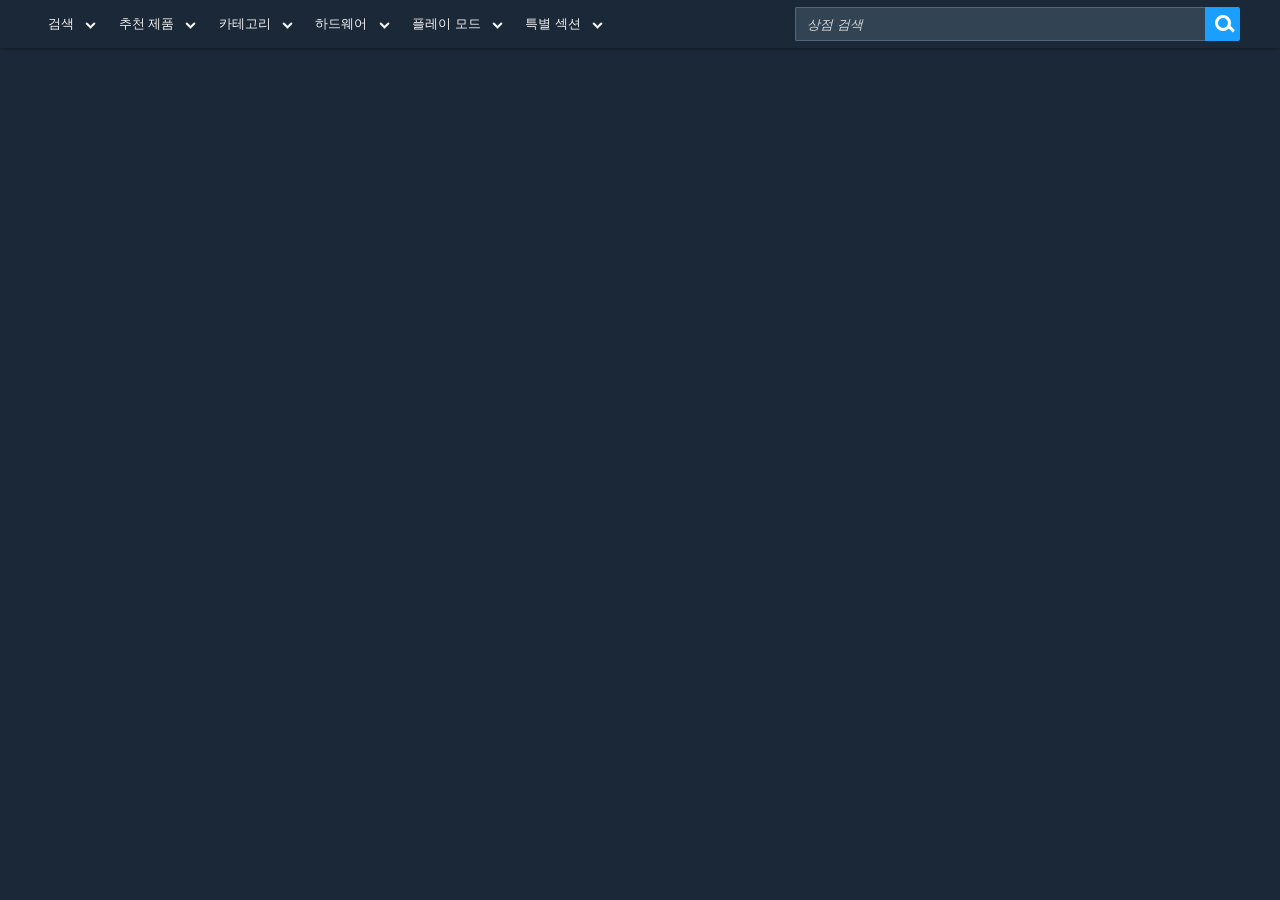
==== pages/about.html @ 1926eaea "feat : 상점, 정보탭 네비게이터바" ====
<!doctype html>
<html lang="ko">
  <head>
    <meta charset="UTF-8" />
    <meta name="viewport" content="width=device-width, initial-scale=1.0" />
    <title>Steam - 게이밍 플랫폼의 선두주자</title>
    <link rel="stylesheet" href="../css/about.css" />
  </head>
  <body>
    <div class="nav">
      <div class="nav-menu">
        <button class="nav-button">검색 <img src="../images/about/down.png" alt="" aria-hidden="true" /></button>
        <button class="nav-button">추천 제품 <img src="../images/about/down.png" alt="" aria-hidden="true" /></button>
        <button class="nav-button">카테고리 <img src="../images/about/down.png" alt="" aria-hidden="true" /></button>
        <button class="nav-button">하드웨어 <img src="../images/about/down.png" alt="" aria-hidden="true" /></button>
        <button class="nav-button">플레이 모드 <img src="../images/about/down.png" alt="" aria-hidden="true" /></button>
        <button class="nav-button">특별 섹션 <img src="../images/about/down.png" alt="" aria-hidden="true" /></button>
      </div>
      <div class="search-area">
        <input type="search" id="search-input" name="q" placeholder="상점 검색" />
        <button class="search" type="button" aria-label="Search"></button>
      </div>
    </div>
    <script src="../js/about.js" defer></script>
  </body>
</html>
---- css/about.css ----
* {
  box-sizing: border-box;
}

html,
body {
  margin: 0;
  min-width: 320px;
  background: #1b2838;
  color: #d6d7d8;
  font-family: Arial, Helvetica, sans-serif;
}

.nav {
  position: fixed;
  top: 0;
  right: 0;
  left: 0;
  z-index: 1000;
  display: flex;
  align-items: center;
  height: 48px;
  padding: 0 max(20px, calc((100% - 1200px) / 2));
  overflow: hidden;
  transform: translateY(0);
  background: #1b2838;
  box-shadow: 0 1px 4px rgb(0 0 0 / 35%);
  transition: transform 0.25s ease;
}

.nav.nav--hidden {
  transform: translateY(-100%);
}

.nav-menu {
  display: flex;
  align-items: center;
  gap: 4px;
  min-width: 0;
  flex-shrink: 0;
}

.nav-button {
  flex-shrink: 0;
  border: 0;
  padding: 10px 8px;
  background: transparent;
  color: #f1f1f1;
  font-size: 13px;
  white-space: nowrap;
  cursor: pointer;
}

.nav-button[hidden] {
  display: none;
}

.nav-button img {
  display: inline-block;
  width: 16px;
  height: 12px;
  margin-left: 5px;
  vertical-align: middle;
  object-fit: contain;
  transition: transform 0.2s ease;
}

.nav-button:hover img {
  transform: translateY(2px);
}

.search-area {
  display: flex;
  flex: 0 0 auto;
  margin-left: auto;
}

#search-input {
  flex: 0 0 auto;
  width: min(445px, 32vw);
  min-width: 150px;
  height: 34px;
  margin-left: 0;
  border: 1px solid #52677d;
  border-right: 0;
  border-radius: 2px 0 0 2px;
  padding: 0 11px;
  outline: 0;
  background: #324354;
  color: #fff;
  font-size: 13px;
  font-style: italic;
}

#search-input::placeholder {
  color: #d6d7d8;
}

#search-input:focus {
  border-color: #66c0f4;
}

.search {
  position: relative;
  flex: 0 0 auto;
  width: 35px;
  height: 34px;
  border: 0;
  border-radius: 0 2px 2px 0;
  background: #1a9fff;
  cursor: pointer;
}

.search::before {
  position: absolute;
  top: 8px;
  left: 10px;
  width: 10px;
  height: 10px;
  border: 3px solid #fff;
  border-radius: 50%;
  content: "";
}

.search::after {
  position: absolute;
  top: 20px;
  left: 22px;
  width: 8px;
  height: 3px;
  transform: rotate(45deg);
  background: #fff;
  content: "";
}

@media (max-width: 730px) {
  body > header {
    display: none;
  }

  .nav {
    top: 0;
    align-content: center;
    height: 96px;
    flex-wrap: wrap;
    padding-right: 0;
    padding-left: 12px;
  }

  .search-area {
    order: 1;
    flex-basis: 100%;
    width: 100%;
    height: 48px;
    margin-left: 0;
    align-items: center;
  }

  .nav-menu {
    order: 2;
    flex: 0 0 auto;
    height: 48px;
  }

  #search-input {
    width: 445px;
  }
}
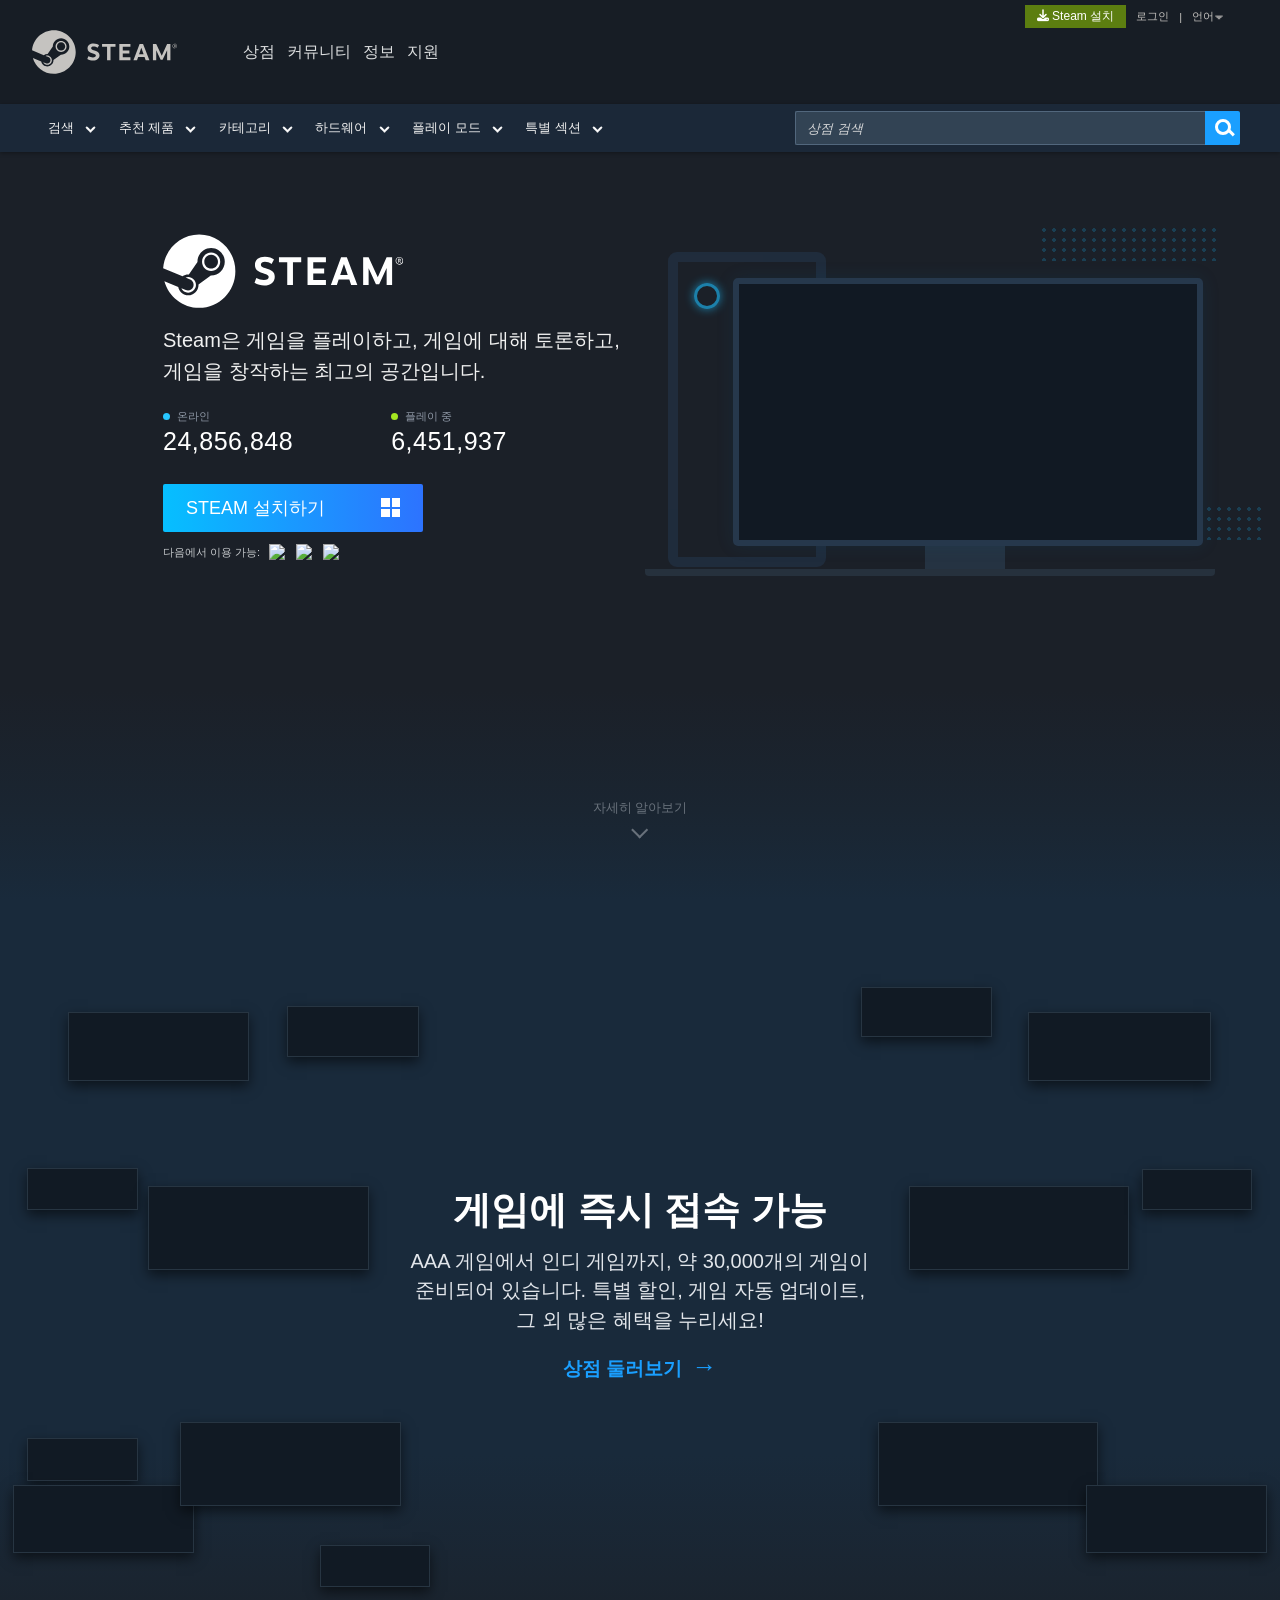
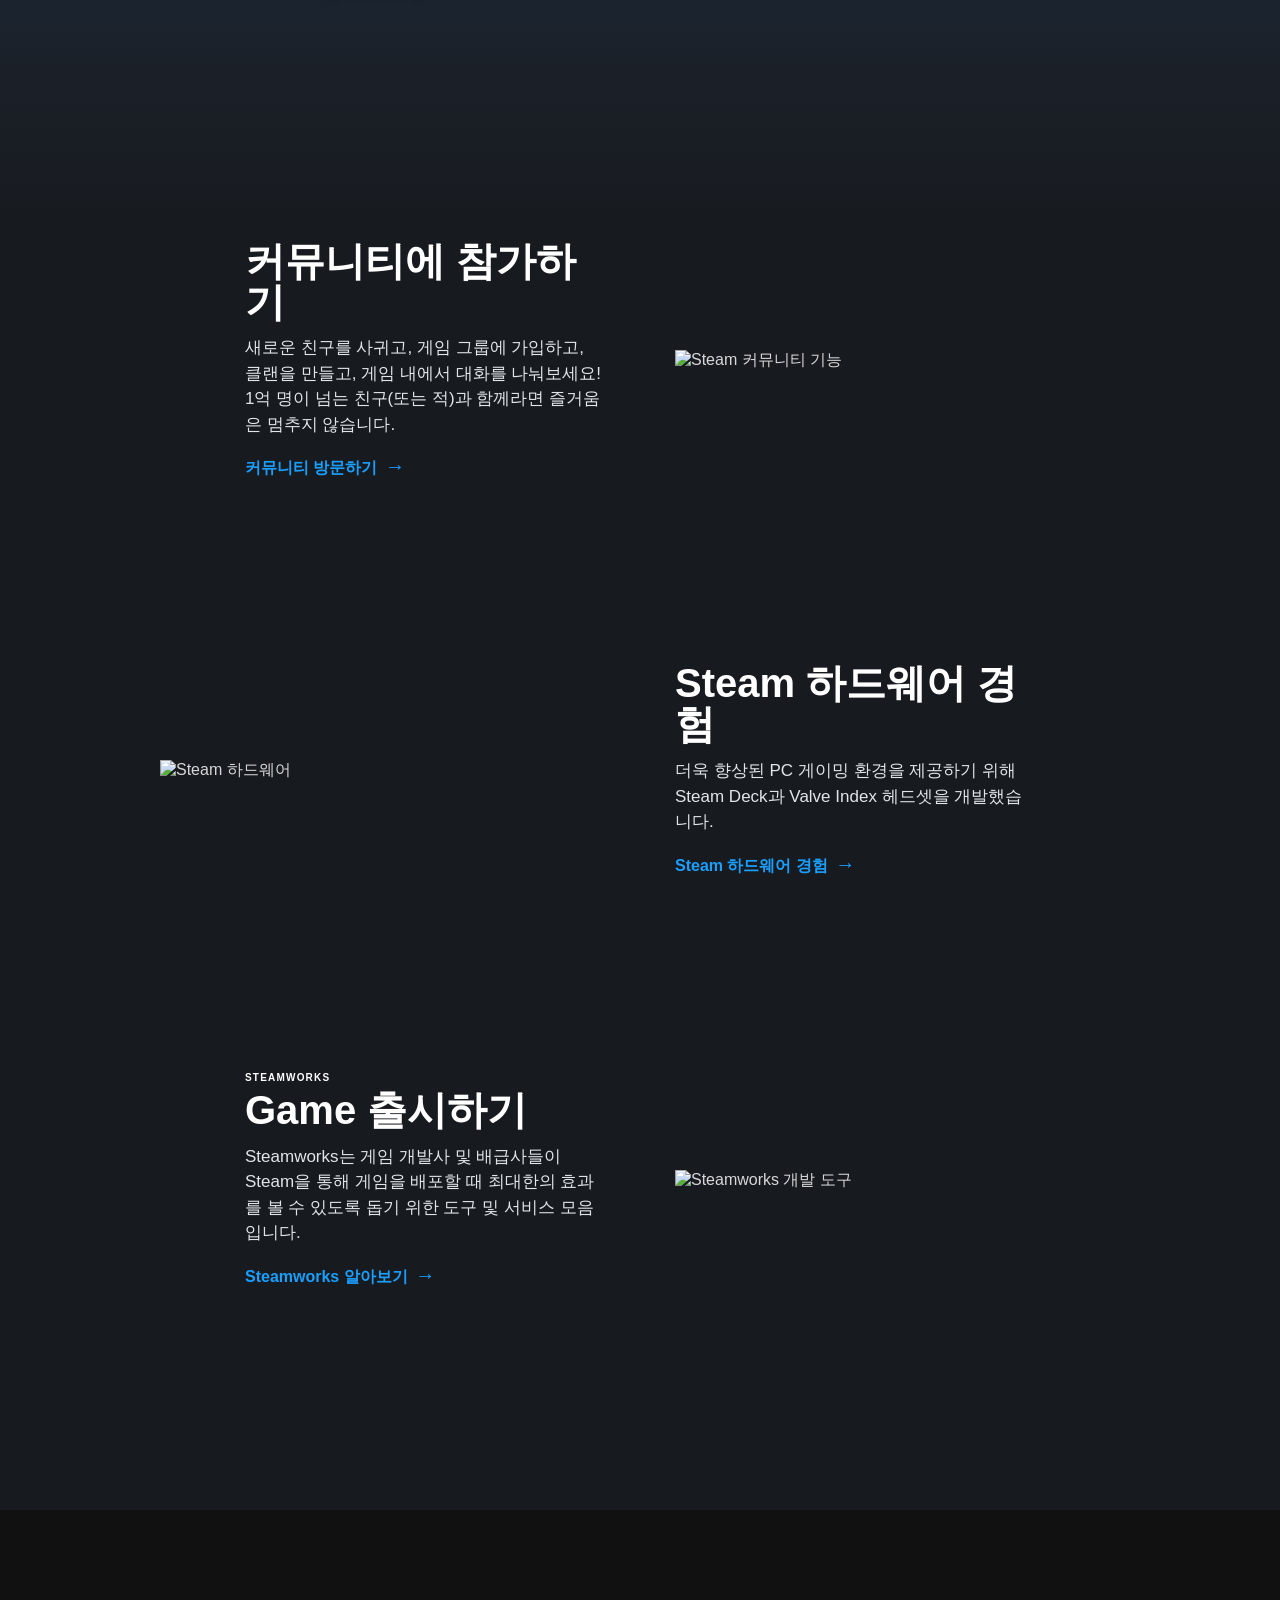
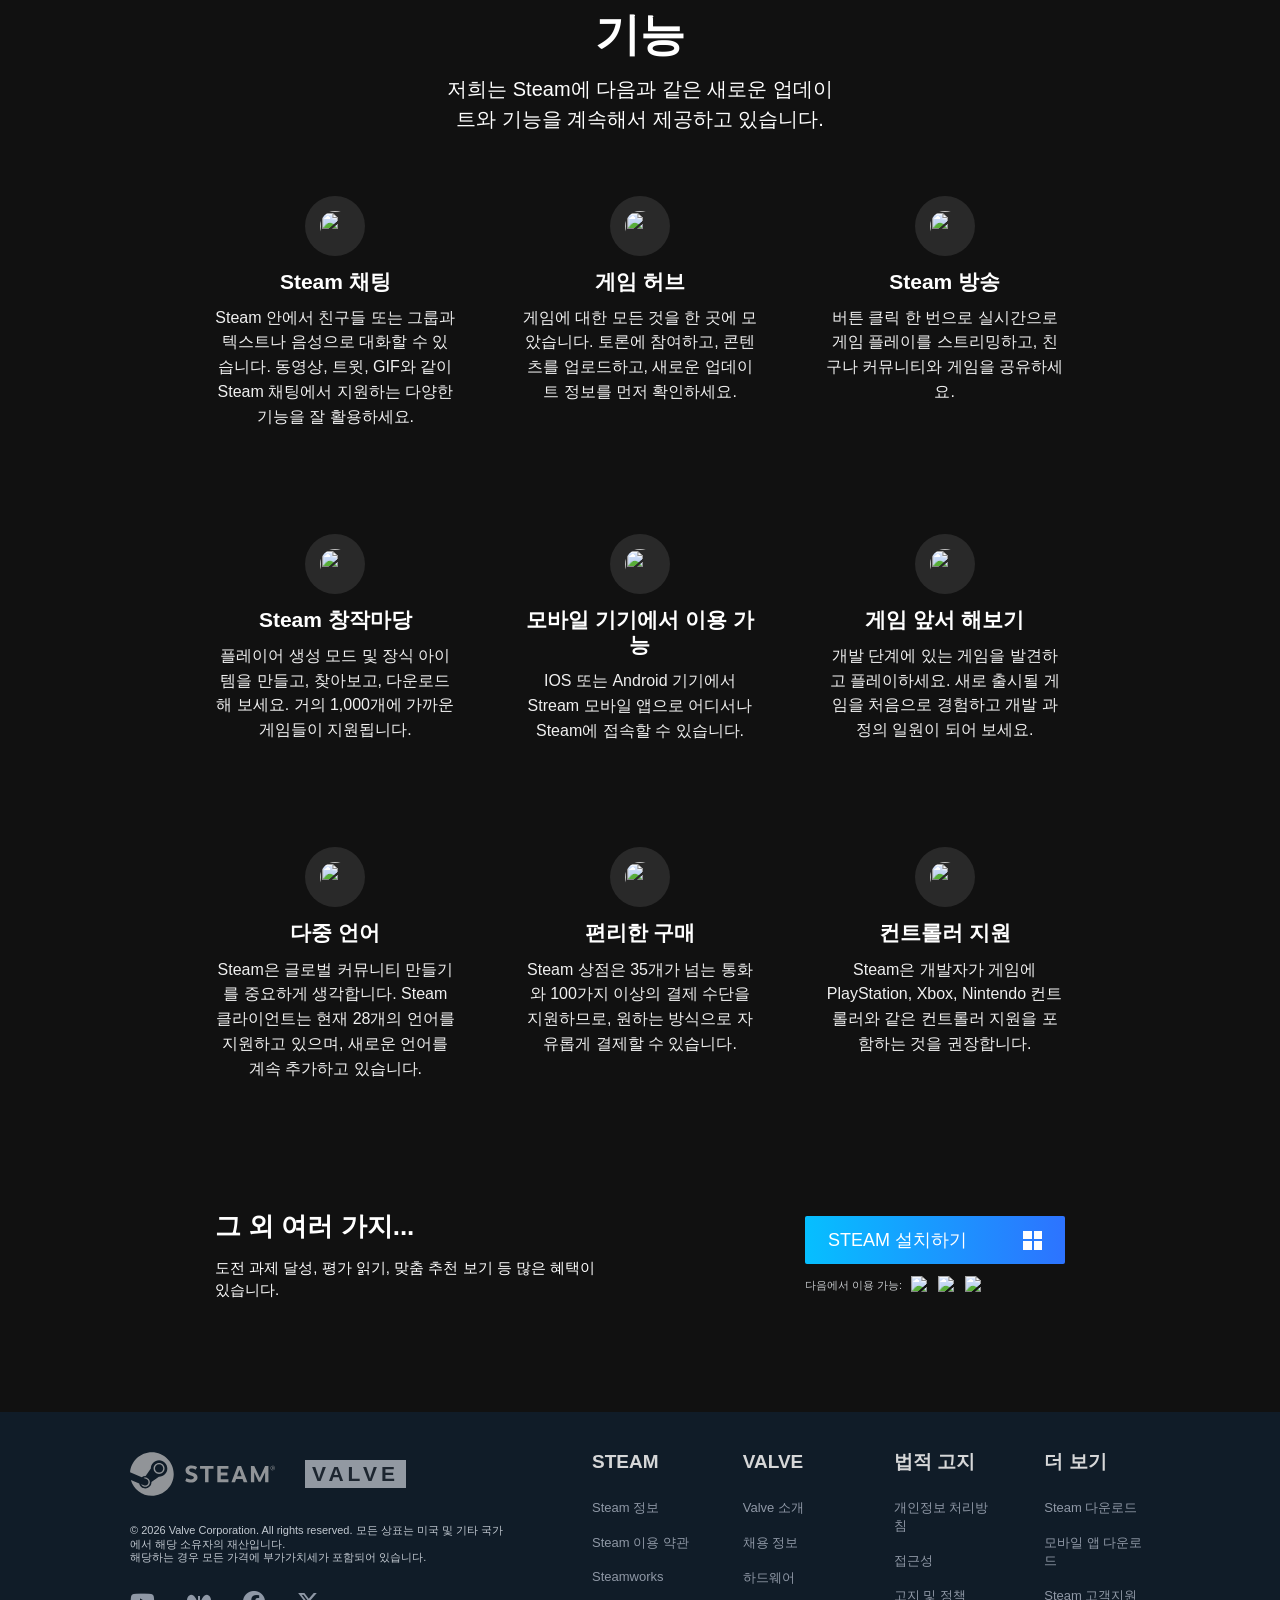
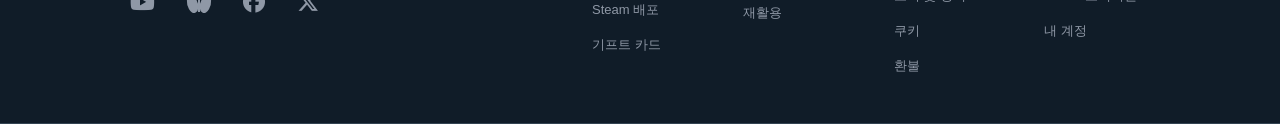
==== commit eb7b6bd5: "about.html" ====
--- a/pages/about.html
+++ b/pages/about.html
@@ -4,23 +4,496 @@
     <meta charset="UTF-8" />
     <meta name="viewport" content="width=device-width, initial-scale=1.0" />
     <title>Steam - 게이밍 플랫폼의 선두주자</title>
+    <link rel="stylesheet" href="https://cdnjs.cloudflare.com/ajax/libs/font-awesome/6.5.1/css/all.min.css" />
     <link rel="stylesheet" href="../css/about.css" />
   </head>
   <body>
+    <header>
+      <div class="hd-container">
+        <div class="hd-left">
+          <!-- head 태그에 아이콘 호출 코드 삽입 확인 -->
+          <!-- <link rel="stylesheet" href="https://cdnjs.cloudflare.com/ajax/libs/font-awesome/6.5.1/css/all.min.css"> -->
+          <button
+            class="menu-icon"
+            type="button"
+            aria-label="메뉴 열기"
+            aria-expanded="false"
+            aria-controls="header-menu-content"
+          >
+            <span></span>
+            <span></span>
+            <span></span>
+          </button>
+          <h1 class="logo">
+            <a href="index.html">
+              <img src="../images/support/logo_steam.svg" alt="로고 이미지" />
+            </a>
+          </h1>
+        </div>
+        <div class="header-menu-content" id="header-menu-content">
+          <a class="mobile-drawer-login" href="#">로그인</a>
+          <nav class="hd-menu">
+            <div class="menu-wrapper">
+              <a class="menu-main" href="index.html">상점</a>
+              <div class="menu-dropdown">
+                <a href="#">홈</a>
+                <a href="#">맞춤 대기열</a>
+                <a href="#">찜 목록</a>
+                <a href="#">포인트 상점</a>
+                <a href="#">뉴스</a>
+                <a href="#">차트</a>
+              </div>
+            </div>
+            <div class="menu-wrapper">
+              <a class="menu-community" href="community.html">커뮤니티</a>
+              <div class="menu-dropdown">
+                <a href="#">홈</a>
+                <a href="#">토론</a>
+                <a href="#">창작마당</a>
+                <a href="#">장터</a>
+                <a href="#">방송</a>
+              </div>
+            </div>
+            <a class="menu-about" href="about.html">정보</a>
+            <a class="menu-support" href="support.html">지원</a>
+          </nav>
+          <div class="hd-right">
+            <div class="hdr-container">
+            <button class="st-install-btn">
+              <!-- head 태그에 아이콘 호출 코드 삽입 확인 -->
+              <i class="fa-solid fa-download"></i>
+              Steam 설치
+            </button>
+            <a class="sign-in" href="#">로그인</a>
+            <span>&vert;</span>
+            <div class="lang-wrapper">
+              <input type="checkbox" id="lang-toggle" class="lang-checkbox" />
+              <label for="lang-toggle" class="lang-btn">
+                언어
+                <span class="lang-arrow">&#9662;</span>
+              </label>
+              <div class="lang-dropdown">
+                <a href="#">简体中文(중국어 간체)</a>
+                <a href="#">繁體中文(중국어 번체)</a>
+                <a href="#">日本語(일본어)</a>
+                <a href="#">한국어</a>
+                <a href="#">ไทย(태국어)</a>
+                <a href="#">Bahasa Indonesia(인도네시아어)</a>
+                <a href="#">Bahasa Melayu(말레이어) <span class="beta-badge">베타</span></a>
+                <a href="#">Български(불가리아어)</a>
+                <a href="#">Čeština(체코어)</a>
+                <a href="#">Dansk(덴마크어)</a>
+                <a href="#">Deutsch(독일어)</a>
+                <a href="#">English(영어)</a>
+                <a href="#">Español - España(스페인어 - 스페인)</a>
+                <a href="#">Español - Latinoamérica(스페인어 - 중남미)</a>
+                <a href="#">Ελληνικά(그리스어)</a>
+                <a href="#">Français(프랑스어)</a>
+                <a href="#">Italiano(이탈리아어)</a>
+                <a href="#">Magyar(헝가리어)</a>
+                <a href="#">Nederlands(네덜란드어)</a>
+                <a href="#">Norsk(노르웨이어)</a>
+                <a href="#">Polski(폴란드어)</a>
+                <a href="#">Português(포르투갈어 - 포르투갈)</a>
+                <a href="#">Português - Brasil(포르투갈어 - 브라질)</a>
+                <a href="#">Română(루마니아어)</a>
+                <a href="#">Русский(러시아어)</a>
+                <a href="#">Suomi(핀란드어)</a>
+                <a href="#">Svenska(스웨덴어)</a>
+                <a href="#">Türkçe(튀르키예어)</a>
+                <a href="#">Tiếng Việt(베트남어)</a>
+                <a href="#">Українська(우크라이나어)</a>
+                <a href="#" class="report-link">번역 관련 문제 보고</a>
+              </div>
+            </div>
+            </div>
+          </div>
+          <div class="mobile-drawer-links">
+            <label for="lang-toggle">언어 변경</label>
+            <a href="#">Steam 모바일 앱 다운로드</a>
+            <a href="../index.html">PC 웹사이트 보기</a>
+          </div>
+          <div class="mobile-drawer-footer">
+            <strong class="valve-wordmark">VALVE</strong>
+            <p>© Valve Corporation. 모든 권리 보유. 모든 상표는 미국 및 기타 국가에서 각각 해당 소유자의 재산입니다.</p>
+            <p>
+              <a href="#">법적 고지</a><span>|</span><a href="#">접근성</a><span>|</span><a href="#">Steam 이용 약관</a><span>|</span><a href="#">환불</a><span>|</span><a href="#">쿠키</a>
+            </p>
+          </div>
+        </div>
+      </div>
+    </header>
     <div class="nav">
       <div class="nav-menu">
-        <button class="nav-button">검색 <img src="../images/about/down.png" alt="" aria-hidden="true" /></button>
-        <button class="nav-button">추천 제품 <img src="../images/about/down.png" alt="" aria-hidden="true" /></button>
-        <button class="nav-button">카테고리 <img src="../images/about/down.png" alt="" aria-hidden="true" /></button>
-        <button class="nav-button">하드웨어 <img src="../images/about/down.png" alt="" aria-hidden="true" /></button>
-        <button class="nav-button">플레이 모드 <img src="../images/about/down.png" alt="" aria-hidden="true" /></button>
-        <button class="nav-button">특별 섹션 <img src="../images/about/down.png" alt="" aria-hidden="true" /></button>
+        <button class="nav-button" data-mega-menu="search-menu" aria-expanded="false">검색 <img src="../images/about/down.png" alt="" aria-hidden="true" /></button>
+        <button class="nav-button" data-mega-menu="recommend-menu" aria-expanded="false">추천 제품 <img src="../images/about/down.png" alt="" aria-hidden="true" /></button>
+        <button class="nav-button" data-mega-menu="category-menu" aria-expanded="false">카테고리 <img src="../images/about/down.png" alt="" aria-hidden="true" /></button>
+        <button class="nav-button" data-mega-menu="hardware-menu" aria-expanded="false">하드웨어 <img src="../images/about/down.png" alt="" aria-hidden="true" /></button>
+        <button class="nav-button" data-mega-menu="play-mode-menu" aria-expanded="false">플레이 모드 <img src="../images/about/down.png" alt="" aria-hidden="true" /></button>
+        <button class="nav-button" data-mega-menu="special-menu" aria-expanded="false">특별 섹션 <img src="../images/about/down.png" alt="" aria-hidden="true" /></button>
       </div>
       <div class="search-area">
         <input type="search" id="search-input" name="q" placeholder="상점 검색" />
         <button class="search" type="button" aria-label="Search"></button>
       </div>
+
+      <section class="mega-menu" id="search-menu">
+        <div class="mega-menu-inner search-mega-layout">
+          <div class="search-link-list">
+            <a href="#">상점 홈</a>
+            <a href="#"><strong>신규 출시 게임</strong><small>Steam에서 새로운 콘텐츠를 살펴보세요.</small></a>
+            <a href="#"><strong>출시 예정 게임</strong><small>출시 예정 게임을 살펴보세요.</small></a>
+            <a href="#"><strong>전체 차트 및 통계</strong><small>주간, 월간, 연간 인기 게임을 살펴보세요.</small></a>
+          </div>
+          <div class="search-feature-cards">
+            <a class="feature-card feature-popular" href="#"><span>최고 인기 게임</span></a>
+            <a class="feature-card feature-events" href="#"><span>할인 및 이벤트</span></a>
+          </div>
+          <div class="search-column">
+            <strong>인기 페이지</strong>
+            <a href="#">무료 플레이</a><a href="#">체험판</a><a href="#">뉴스 및 업데이트</a><a href="#">포인트 상점</a><a href="#">기프트 카드</a>
+          </div>
+          <div class="search-column">
+            <strong>내 계정</strong>
+            <a href="#">환경 설정</a><a href="#">찜 목록</a><a href="#">내 가족</a>
+          </div>
+        </div>
+      </section>
+
+      <section class="mega-menu" id="recommend-menu">
+        <div class="mega-menu-inner recommend-mega-layout">
+          <div class="popular-games">
+            <strong class="mega-heading">최고 인기 게임</strong>
+            <a class="game-row game-one" href="#"><span class="game-art"></span><b>이터널 리턴<small>무료</small></b></a>
+            <a class="game-row game-two" href="#"><span class="game-art"></span><b>귀무자 Way of the Sword<small>₩ 79,800</small></b></a>
+            <a class="game-row game-three" href="#"><span class="game-art"></span><b>붉은사막 Enhanced<small><em>-20%</em> <s>₩ 79,800</s> ₩ 63,840</small></b></a>
+          </div>
+          <a class="discovery-card" href="#">
+            <span class="calendar-icon">▦</span>
+            <strong>맞춤 캘린더</strong>
+            <p>사용자별로 맞춤 설정된 신규 출시 및 출시 예정 게임을 살펴보세요.</p>
+            <b>맞춤 캘린더 살펴보기 →</b>
+          </a>
+          <div class="recommend-links">
+            <a href="#">맞춤 대기열</a><a href="#">커뮤니티 추천</a><a href="#">신규 출시 게임 대기열</a><a href="#">인터랙티브 추천기</a><a href="#">친구가 즐기는 게임</a><a href="#">Steam 큐레이터</a><a href="#">추천 DLC</a>
+          </div>
+        </div>
+      </section>
+
+      <section class="mega-menu" id="category-menu">
+        <div class="mega-menu-inner category-mega-layout">
+          <strong class="mega-heading">선호 카테고리</strong>
+          <div class="category-cards">
+            <a class="category-card horror" href="#"><span>공포</span></a><a class="category-card early" href="#"><span>앞서 해보기</span></a><a class="category-card visual" href="#"><span>비주얼 노벨</span></a><a class="category-card casual" href="#"><span>캐주얼</span></a><a class="category-card survival" href="#"><span>생존</span></a><a class="category-card puzzle" href="#"><span>퍼즐</span></a>
+          </div>
+          <div class="tag-row"><a href="#">풍부한 스토리</a><a href="#">오픈 월드</a><a href="#">액션</a><a href="#">애니메이션</a><a href="#">RPG</a><a href="#">로그라이크</a><a href="#">공상과학 및 사이버펑크</a><a href="#">무료 플레이</a><a href="#">전략</a><a href="#">모든 스포츠</a><a href="#">격투</a><a href="#">레이싱</a><a class="all-tags" href="#">모든 태그 보기 ›</a></div>
+          <strong class="mega-heading category-all-heading">모든 장르 및 테마</strong>
+          <div class="category-columns"><div><a href="#">1인칭 슈팅</a><a href="#">3인칭 슈팅</a><a href="#">핵 앤 슬래시</a></div><div><a href="#">숨은 그림 및 물체</a><a href="#">캐주얼</a><a href="#">메트로배니아</a></div><div><a href="#">액션 RPG</a><a href="#">전략 및 전술 RPG</a><a href="#">JRPG</a></div><div><a href="#">건설 및 자동화 시뮬레이션</a><a href="#">취미 및 직업 시뮬레이션</a><a href="#">연애 시뮬레이션</a></div><div><a href="#">턴제 전략</a><a href="#">실시간 전략</a><a href="#">타워 디펜스</a></div><div><a href="#">스포츠 시뮬레이션 및 스포츠 경영</a><a href="#">레이싱</a><a href="#">레이싱 시뮬레이션</a></div><div><a href="#">공포</a><a href="#">공상과학 및 사이버펑크</a><a href="#">우주</a></div></div>
+        </div>
+      </section>
+
+      <section class="mega-menu" id="hardware-menu">
+        <div class="mega-menu-inner hardware-mega-layout">
+          <strong class="mega-heading">하드웨어</strong>
+          <div class="hardware-menu-content">
+            <div class="hardware-cards">
+              <a class="hardware-card deck-card" href="#">
+                <span class="hardware-product-art deck-art" aria-hidden="true"></span>
+                <strong>STEAM DECK</strong>
+              </a>
+              <a class="hardware-card machine-card" href="#">
+                <span class="hardware-product-art machine-art" aria-hidden="true"></span>
+                <strong>STEAM MACHINE</strong>
+              </a>
+              <a class="hardware-card frame-card" href="#">
+                <span class="hardware-product-art frame-art" aria-hidden="true"></span>
+                <strong>STEAM FRAME</strong>
+              </a>
+            </div>
+            <div class="hardware-links">
+              <a href="#">Steam Deck 도킹 스테이션</a>
+              <a href="#">Deck 완벽 호환</a>
+              <a href="#">VR 게임</a>
+              <a href="#">컨트롤러 지원</a>
+            </div>
+          </div>
+        </div>
+      </section>
+
+      <section class="mega-menu" id="play-mode-menu">
+        <div class="mega-menu-inner play-mode-layout">
+          <strong class="mega-heading">게임 플레이 모드</strong>
+          <div class="play-mode-content">
+            <div class="play-mode-cards">
+              <a href="#"><i class="fa-solid fa-mobile-screen-button"></i><strong>DECK 완벽 호환</strong></a>
+              <a href="#"><i class="fa-solid fa-display"></i><strong>REMOTE PLAY</strong></a>
+              <a href="#"><i class="fa-solid fa-vr-cardboard"></i><strong>VR 게임</strong></a>
+              <a href="#"><i class="fa-solid fa-gamepad"></i><strong>컨트롤러 지원</strong></a>
+              <a href="#"><i class="fa-solid fa-user-group"></i><strong>협동</strong></a>
+            </div>
+            <div class="play-mode-links">
+              <a href="#">로컬 지역 네트워크</a><a href="#">로컬 멀티플레이어 및 파티</a><a href="#">대규모 멀티플레이어</a><a href="#">멀티플레이어</a><a href="#">온라인 경쟁</a><a href="#">싱글 플레이어</a>
+            </div>
+          </div>
+        </div>
+      </section>
+
+      <section class="mega-menu" id="special-menu">
+        <div class="mega-menu-inner special-menu-layout">
+          <strong class="mega-heading">특별 섹션</strong>
+          <div class="special-menu-content">
+            <div class="special-cards">
+              <a href="#"><i class="fa-solid fa-compact-disc"></i><strong>체험판</strong></a>
+              <a href="#"><i class="fa-solid fa-circle-down"></i><strong>DLC</strong></a>
+              <a href="#"><i class="fa-solid fa-tag"></i><strong>할인 이벤트</strong></a>
+            </div>
+            <div class="special-links">
+              <div><a href="#">소프트웨어</a><a href="#">사운드트랙</a><a href="#">앞서 해보기</a><hr /><a href="#">PC방용</a><a href="#">macOS</a><a href="#">SteamOS + Linux</a></div>
+              <div><a href="#">Steam Next Fest</a><a href="#">Steam 어워드</a><a href="#">Steam 돌아보기</a><a href="#">Steam 실험실</a></div>
+            </div>
+          </div>
+        </div>
+      </section>
     </div>
+
+    <main class="about-main">
+      <section class="about-hero">
+        <div class="about-hero-inner">
+          <div class="hero-copy">
+            <img class="hero-steam-logo" src="../images/support/logo_steam.svg" alt="Steam" />
+            <p class="hero-description">
+              Steam은 게임을 플레이하고, 게임에 대해 토론하고,<br />
+              게임을 창작하는 최고의 공간입니다.
+            </p>
+
+            <div class="hero-stats">
+              <div class="hero-stat online-stat">
+                <span>온라인</span>
+                <strong>24,856,848</strong>
+              </div>
+              <div class="hero-stat playing-stat">
+                <span>플레이 중</span>
+                <strong>6,451,937</strong>
+              </div>
+            </div>
+
+            <a class="hero-install" href="#">
+              <span>STEAM 설치하기</span>
+              <span class="windows-mark" aria-label="Windows"><i></i><i></i><i></i><i></i></span>
+            </a>
+            <div class="hero-platforms">
+              <span>다음에서 이용 가능:</span>
+              <a href="#"><img src="https://cdn.fastly.steamstatic.com/store/about/icon-macos.svg" alt="macOS" /></a>
+              <a href="#"><img src="https://cdn.fastly.steamstatic.com/store/about/icon-steamos.svg" alt="SteamOS" /></a>
+              <a href="#"><img src="https://cdn.fastly.steamstatic.com/store/about/icon-chromeos.svg" alt="ChromeOS" /></a>
+            </div>
+          </div>
+
+          <div class="hero-visual" aria-label="Steam 게임 영상">
+            <div class="hero-device-decoration" aria-hidden="true"></div>
+            <div class="hero-video-frame">
+              <video autoplay muted loop playsinline preload="metadata">
+                <source src="https://cdn.fastly.steamstatic.com/store/about/videos/about_hero_loop_web.mp4" type="video/mp4" />
+              </video>
+            </div>
+            <div class="hero-monitor-stand" aria-hidden="true"></div>
+          </div>
+        </div>
+
+        <a class="hero-more" href="#about-details">
+          <span>자세히 알아보기</span>
+          <i aria-hidden="true"></i>
+        </a>
+      </section>
+      <section class="instant-access" id="about-details">
+        <div class="instant-game instant-game-1" aria-hidden="true"></div>
+        <div class="instant-game instant-game-2" aria-hidden="true"></div>
+        <div class="instant-game instant-game-3" aria-hidden="true"></div>
+        <div class="instant-game instant-game-4" aria-hidden="true"></div>
+        <div class="instant-game instant-game-5" aria-hidden="true"></div>
+        <div class="instant-game instant-game-6" aria-hidden="true"></div>
+        <div class="instant-game instant-game-7" aria-hidden="true"></div>
+        <div class="instant-game instant-game-8" aria-hidden="true"></div>
+        <div class="instant-game instant-game-9" aria-hidden="true"></div>
+        <div class="instant-game instant-game-10" aria-hidden="true"></div>
+        <div class="instant-game instant-game-11" aria-hidden="true"></div>
+        <div class="instant-game instant-game-12" aria-hidden="true"></div>
+        <div class="instant-game instant-game-13" aria-hidden="true"></div>
+        <div class="instant-game instant-game-14" aria-hidden="true"></div>
+
+        <div class="instant-access-copy">
+          <h2>게임에 즉시 접속 가능</h2>
+          <p>AAA 게임에서 인디 게임까지, 약 30,000개의 게임이 준비되어 있습니다. 특별 할인, 게임 자동 업데이트, 그 외 많은 혜택을 누리세요!</p>
+          <a href="../index.html">상점 둘러보기 <span>→</span></a>
+        </div>
+      </section>
+
+      <section class="about-cta-section">
+        <article class="about-cta about-cta-community">
+          <div class="about-cta-copy">
+            <h2>커뮤니티에 참가하기</h2>
+            <p>새로운 친구를 사귀고, 게임 그룹에 가입하고, 클랜을 만들고, 게임 내에서 대화를 나눠보세요! 1억 명이 넘는 친구(또는 적)과 함께라면 즐거움은 멈추지 않습니다.</p>
+            <a href="#">커뮤니티 방문하기 <span>→</span></a>
+          </div>
+          <img src="https://cdn.fastly.steamstatic.com/store/about/cta_hero_community.png" alt="Steam 커뮤니티 기능" />
+        </article>
+
+        <article class="about-cta about-cta-hardware">
+          <img src="https://cdn.fastly.steamstatic.com/store/about/cta_hero_hardware.png" alt="Steam 하드웨어" />
+          <div class="about-cta-copy">
+            <h2>Steam 하드웨어 경험</h2>
+            <p>더욱 향상된 PC 게이밍 환경을 제공하기 위해 Steam Deck과 Valve Index 헤드셋을 개발했습니다.</p>
+            <a href="#">Steam 하드웨어 경험 <span>→</span></a>
+          </div>
+        </article>
+
+        <article class="about-cta about-cta-steamworks">
+          <div class="about-cta-copy">
+            <span class="steamworks-label">STEAMWORKS</span>
+            <h2>Game 출시하기</h2>
+            <p>Steamworks는 게임 개발사 및 배급사들이 Steam을 통해 게임을 배포할 때 최대한의 효과를 볼 수 있도록 돕기 위한 도구 및 서비스 모음입니다.</p>
+            <a href="#">Steamworks 알아보기 <span>→</span></a>
+          </div>
+          <img src="https://cdn.fastly.steamstatic.com/store/about/cta_hero_steamworks.png" alt="Steamworks 개발 도구" />
+        </article>
+      </section>
+
+      <section class="steam-features">
+        <div class="steam-features-inner">
+          <div class="features-heading">
+            <h2>기능</h2>
+            <p>저희는 Steam에 다음과 같은 새로운 업데이트와 기능을 계속해서 제공하고 있습니다.</p>
+          </div>
+
+          <div class="features-grid">
+            <article class="feature-item">
+              <img class="feature-icon" src="https://cdn.fastly.steamstatic.com/store/about/icon-steamchat.svg" alt="" />
+              <h3>Steam 채팅</h3>
+              <p>Steam 안에서 친구들 또는 그룹과 텍스트나 음성으로 대화할 수 있습니다. 동영상, 트윗, GIF와 같이 Steam 채팅에서 지원하는 다양한 기능을 잘 활용하세요.</p>
+              <a href="#">자세히 알아보기 <span>→</span></a>
+            </article>
+            <article class="feature-item">
+              <img class="feature-icon" src="https://cdn.fastly.steamstatic.com/store/about/icon-gamehubs.svg" alt="" />
+              <h3>게임 허브</h3>
+              <p>게임에 대한 모든 것을 한 곳에 모았습니다. 토론에 참여하고, 콘텐츠를 업로드하고, 새로운 업데이트 정보를 먼저 확인하세요.</p>
+              <a href="#">자세히 알아보기 <span>→</span></a>
+            </article>
+            <article class="feature-item">
+              <img class="feature-icon" src="https://cdn.fastly.steamstatic.com/store/about/icon-broadcasts.svg" alt="" />
+              <h3>Steam 방송</h3>
+              <p>버튼 클릭 한 번으로 실시간으로 게임 플레이를 스트리밍하고, 친구나 커뮤니티와 게임을 공유하세요.</p>
+              <a href="#">자세히 알아보기 <span>→</span></a>
+            </article>
+            <article class="feature-item">
+              <img class="feature-icon" src="https://cdn.fastly.steamstatic.com/store/about/icon-steamworkshop.svg" alt="" />
+              <h3>Steam 창작마당</h3>
+              <p>플레이어 생성 모드 및 장식 아이템을 만들고, 찾아보고, 다운로드해 보세요. 거의 1,000개에 가까운 게임들이 지원됩니다.</p>
+              <a href="#">자세히 알아보기 <span>→</span></a>
+            </article>
+            <article class="feature-item">
+              <img class="feature-icon" src="https://cdn.fastly.steamstatic.com/store/about/icon-steammobile.svg" alt="" />
+              <h3>모바일 기기에서 이용 가능</h3>
+              <p>IOS 또는 Android 기기에서 Stream 모바일 앱으로 어디서나 Steam에 접속할 수 있습니다.</p>
+              <a href="#">자세히 알아보기 <span>→</span></a>
+            </article>
+            <article class="feature-item">
+              <img class="feature-icon" src="https://cdn.fastly.steamstatic.com/store/about/icon-earlyaccess.svg" alt="" />
+              <h3>게임 앞서 해보기</h3>
+              <p>개발 단계에 있는 게임을 발견하고 플레이하세요. 새로 출시될 게임을 처음으로 경험하고 개발 과정의 일원이 되어 보세요.</p>
+              <a href="#">자세히 알아보기 <span>→</span></a>
+            </article>
+            <article class="feature-item">
+              <img class="feature-icon" src="https://cdn.fastly.steamstatic.com/store/about/icon-languages.svg" alt="" />
+              <h3>다중 언어</h3>
+              <p>Steam은 글로벌 커뮤니티 만들기를 중요하게 생각합니다. Steam 클라이언트는 현재 28개의 언어를 지원하고 있으며, 새로운 언어를 계속 추가하고 있습니다.</p>
+              <a href="#">자세히 알아보기 <span>→</span></a>
+            </article>
+            <article class="feature-item">
+              <img class="feature-icon" src="https://cdn.fastly.steamstatic.com/store/about/icon-payment.svg" alt="" />
+              <h3>편리한 구매</h3>
+              <p>Steam 상점은 35개가 넘는 통화와 100가지 이상의 결제 수단을 지원하므로, 원하는 방식으로 자유롭게 결제할 수 있습니다.</p>
+              <a href="#">자세히 알아보기 <span>→</span></a>
+            </article>
+            <article class="feature-item">
+              <img class="feature-icon" src="https://cdn.fastly.steamstatic.com/store/about/icon-controllers.svg" alt="" />
+              <h3>컨트롤러 지원</h3>
+              <p>Steam은 개발자가 게임에 PlayStation, Xbox, Nintendo 컨트롤러와 같은 컨트롤러 지원을 포함하는 것을 권장합니다.</p>
+              <a href="#">자세히 알아보기 <span>→</span></a>
+            </article>
+          </div>
+
+          <div class="features-footer">
+            <div class="features-more">
+              <h2>그 외 여러 가지...</h2>
+              <p>도전 과제 달성, 평가 읽기, 맞춤 추천 보기 등 많은 혜택이 있습니다.</p>
+            </div>
+            <div class="features-install">
+              <a class="hero-install" href="#">
+                <span>STEAM 설치하기</span>
+                <span class="windows-mark" aria-label="Windows"><i></i><i></i><i></i><i></i></span>
+              </a>
+              <div class="hero-platforms">
+                <span>다음에서 이용 가능:</span>
+                <a href="#"><img src="https://cdn.fastly.steamstatic.com/store/about/icon-macos.svg" alt="macOS" /></a>
+                <a href="#"><img src="https://cdn.fastly.steamstatic.com/store/about/icon-steamos.svg" alt="SteamOS" /></a>
+                <a href="#"><img src="https://cdn.fastly.steamstatic.com/store/about/icon-chromeos.svg" alt="ChromeOS" /></a>
+              </div>
+            </div>
+          </div>
+        </div>
+      </section>
+    </main>
+
+    <footer class="about-footer">
+      <div class="about-footer-inner">
+        <div class="footer-brand">
+          <div class="footer-brand-logos">
+            <img src="../images/support/logo_steam.svg" alt="Steam" />
+            <strong>VALVE</strong>
+          </div>
+          <p>© 2026 Valve Corporation. All rights reserved. 모든 상표는 미국 및 기타 국가에서 해당 소유자의 재산입니다.<br />해당하는 경우 모든 가격에 부가가치세가 포함되어 있습니다.</p>
+          <div class="footer-socials">
+            <a href="#" aria-label="YouTube"><i class="fa-brands fa-youtube"></i></a>
+            <a href="#" aria-label="Bluesky"><span class="footer-butterfly-icon" aria-hidden="true"></span></a>
+            <a href="#" aria-label="Facebook"><i class="fa-brands fa-facebook"></i></a>
+            <a href="#" aria-label="X"><i class="fa-brands fa-x-twitter"></i></a>
+          </div>
+        </div>
+
+        <nav class="footer-links" aria-label="푸터 메뉴">
+          <div>
+            <h2>STEAM</h2>
+            <a href="#">Steam 정보</a>
+            <a href="#">Steam 이용 약관</a>
+            <a href="#">Steamworks</a>
+            <a href="#">Steam 배포</a>
+            <a href="#">기프트 카드</a>
+          </div>
+          <div>
+            <h2>VALVE</h2>
+            <a href="#">Valve 소개</a>
+            <a href="#">채용 정보</a>
+            <a href="#">하드웨어</a>
+            <a href="#">재활용</a>
+          </div>
+          <div>
+            <h2>법적 고지</h2>
+            <a href="#">개인정보 처리방침</a>
+            <a href="#">접근성</a>
+            <a href="#">고지 및 정책</a>
+            <a href="#">쿠키</a>
+            <a href="#">환불</a>
+          </div>
+          <div>
+            <h2>더 보기</h2>
+            <a href="#">Steam 다운로드</a>
+            <a href="#">모바일 앱 다운로드</a>
+            <a href="#">Steam 고객지원</a>
+            <a href="#">내 계정</a>
+          </div>
+        </nav>
+      </div>
+    </footer>
     <script src="../js/about.js" defer></script>
   </body>
 </html>
--- a/css/about.css
+++ b/css/about.css
@@ -11,8 +11,18 @@
   font-family: Arial, Helvetica, sans-serif;
 }
 
+html {
+  scroll-behavior: smooth;
+}
+
+@media (prefers-reduced-motion: reduce) {
+  html {
+    scroll-behavior: auto;
+  }
+}
+
 .nav {
-  position: fixed;
+  position: sticky;
   top: 0;
   right: 0;
   left: 0;
@@ -21,7 +31,7 @@
   align-items: center;
   height: 48px;
   padding: 0 max(20px, calc((100% - 1200px) / 2));
-  overflow: hidden;
+  overflow: visible;
   transform: translateY(0);
   background: #1b2838;
   box-shadow: 0 1px 4px rgb(0 0 0 / 35%);
@@ -67,6 +77,430 @@
 
 .nav-button:hover img {
   transform: translateY(2px);
+}
+
+.nav-button.mega-menu-active {
+  color: #1a9fff;
+}
+
+.nav-button.mega-menu-active::after {
+  display: block;
+  height: 3px;
+  margin-top: 5px;
+  background: #1a9fff;
+  content: "";
+}
+
+.mega-menu {
+  display: none;
+  position: absolute;
+  top: 48px;
+  right: 0;
+  left: 0;
+  min-height: 250px;
+  padding: 14px max(20px, calc((100% - 1216px) / 2)) 24px;
+  background: #182838;
+  box-shadow: 0 12px 22px rgb(0 0 0 / 30%);
+  color: #d6d7d8;
+}
+
+.mega-menu.mega-menu-open {
+  display: block;
+}
+
+.mega-menu a {
+  color: #d6d7d8;
+  text-decoration: none;
+}
+
+.mega-menu a:hover {
+  color: #fff;
+}
+
+.mega-menu-inner {
+  width: 100%;
+  max-width: 1216px;
+  margin: 0 auto;
+}
+
+.mega-heading {
+  display: block;
+  margin-bottom: 8px;
+  color: #68798a;
+  font-size: 12px;
+}
+
+.search-mega-layout {
+  display: grid;
+  grid-template-columns: 306px 454px 180px 180px;
+  gap: 20px;
+}
+
+.search-link-list {
+  padding: 8px 16px;
+  background: #213247;
+}
+
+.search-link-list a {
+  display: block;
+  padding: 9px 0;
+  border-bottom: 1px solid rgb(255 255 255 / 5%);
+  font-size: 13px;
+}
+
+.search-link-list strong,
+.search-link-list small {
+  display: block;
+}
+
+.search-link-list small {
+  margin-top: 3px;
+  color: #8f98a6;
+  font-size: 11px;
+}
+
+.search-feature-cards {
+  display: grid;
+  gap: 10px;
+}
+
+.feature-card {
+  display: grid;
+  min-height: 92px;
+  place-items: center;
+  background-size: cover;
+}
+
+.feature-popular {
+  background: #223449;
+}
+
+.feature-events {
+  background: #223449;
+}
+
+.feature-card span {
+  padding: 13px 16px;
+  background: #fff;
+  color: #17202d;
+  font-size: 14px;
+  font-weight: 700;
+}
+
+.search-column {
+  display: flex;
+  padding: 8px 10px;
+  flex-direction: column;
+  gap: 10px;
+  font-size: 13px;
+}
+
+.search-column strong {
+  margin-bottom: 5px;
+  color: #68798a;
+  font-size: 11px;
+}
+
+.recommend-mega-layout {
+  display: grid;
+  grid-template-columns: 458px 474px 240px;
+  gap: 8px;
+}
+
+.game-row {
+  display: grid;
+  height: 56px;
+  margin-bottom: 10px;
+  grid-template-columns: 148px 1fr;
+  background: #35465a;
+}
+
+.game-art {
+  display: grid;
+  overflow: hidden;
+  place-items: center;
+  background: #202d3d;
+  color: #fff;
+  font-size: 17px;
+  font-weight: 800;
+}
+
+.game-two .game-art {
+  background: #202d3d;
+}
+
+.game-three .game-art {
+  background: #202d3d;
+}
+
+.game-row b {
+  display: flex;
+  padding: 9px 10px;
+  flex-direction: column;
+  font-size: 13px;
+}
+
+.game-row small {
+  margin-top: 3px;
+  color: #ccd6e0;
+  font-size: 11px;
+}
+
+.game-row em {
+  padding: 3px 6px;
+  background: #4c6b22;
+  color: #a4d007;
+  font-style: normal;
+}
+
+.game-row s {
+  color: #73808c;
+}
+
+.discovery-card {
+  position: relative;
+  min-height: 188px;
+  padding: 32px 30px 20px 70px;
+  background: #202d3d;
+}
+
+.calendar-icon {
+  position: absolute;
+  top: 32px;
+  left: 20px;
+  font-size: 32px;
+}
+
+.discovery-card strong,
+.discovery-card p {
+  display: block;
+}
+
+.discovery-card p {
+  color: #a5adb7;
+  font-size: 12px;
+  line-height: 18px;
+}
+
+.discovery-card b {
+  display: inline-block;
+  margin-top: 10px;
+  padding: 11px 18px;
+  background: #1a9fff;
+  color: #fff;
+  font-size: 13px;
+}
+
+.recommend-links {
+  display: flex;
+  padding: 8px 12px;
+  flex-direction: column;
+  gap: 11px;
+  font-size: 13px;
+}
+
+.category-mega-layout {
+  position: relative;
+}
+
+.category-cards {
+  display: grid;
+  grid-template-columns: repeat(6, 1fr);
+  gap: 12px;
+}
+
+.category-card {
+  display: grid;
+  height: 100px;
+  place-items: center;
+  border-radius: 10px;
+  background: #202d3d;
+}
+
+.category-card.early,
+.category-card.visual,
+.category-card.casual,
+.category-card.survival,
+.category-card.puzzle {
+  background: #202d3d;
+}
+
+.category-card span {
+  padding: 8px 10px;
+  background: #fff;
+  color: #111820;
+  font-size: 14px;
+  font-weight: 700;
+}
+
+.tag-row {
+  display: flex;
+  margin: 8px 0 16px;
+  gap: 7px;
+  flex-wrap: wrap;
+}
+
+.tag-row a {
+  padding: 3px 12px;
+  border-radius: 2px;
+  background: #13527b;
+  color: #66c0f4;
+  font-size: 11px;
+}
+
+.tag-row .all-tags {
+  margin-left: auto;
+  background: transparent;
+  color: #1a9fff;
+  font-size: 13px;
+}
+
+.category-all-heading {
+  margin-bottom: 7px;
+}
+
+.category-columns {
+  display: grid;
+  grid-template-columns: repeat(7, 1fr);
+  gap: 20px;
+}
+
+.category-columns > div {
+  display: flex;
+  flex-direction: column;
+  gap: 9px;
+}
+
+.category-columns a {
+  font-size: 12px;
+}
+
+.hardware-menu-content,
+.play-mode-content,
+.special-menu-content {
+  display: grid;
+  grid-template-columns: 940px 1fr;
+  gap: 20px;
+}
+
+.hardware-cards {
+  display: grid;
+  grid-template-columns: repeat(3, 1fr);
+  gap: 10px;
+}
+
+.hardware-card {
+  display: flex;
+  height: 178px;
+  padding: 15px;
+  flex-direction: column;
+  align-items: center;
+  justify-content: flex-end;
+  border-radius: 3px;
+}
+
+.deck-card { background: linear-gradient(#ffd4d4, #ff858b); }
+.machine-card { background: linear-gradient(#dff4ff, #91d1f2); }
+.frame-card { background: linear-gradient(#efffd9, #a8d95d); }
+
+.hardware-product-art {
+  display: block;
+  width: 80%;
+  height: 105px;
+  margin-bottom: 4px;
+  background-position: center;
+  background-repeat: no-repeat;
+  background-size: contain;
+}
+
+.hardware-card > strong {
+  padding: 12px 16px;
+  border-radius: 3px;
+  background: #fff;
+  color: #0e151d;
+  font-size: 14px;
+}
+
+.hardware-links,
+.play-mode-links {
+  display: flex;
+  padding: 0 10px;
+  flex-direction: column;
+  gap: 16px;
+  font-size: 13px;
+}
+
+.play-mode-cards {
+  display: grid;
+  grid-template-columns: repeat(6, 1fr);
+  gap: 4px;
+}
+
+.play-mode-cards a,
+.special-cards a {
+  display: flex;
+  min-height: 87px;
+  align-items: center;
+  justify-content: center;
+  gap: 13px;
+  background: linear-gradient(#4ba9df, #3f79d4);
+  color: #fff;
+}
+
+.play-mode-cards a:nth-child(-n + 3) {
+  grid-column: span 2;
+}
+
+.play-mode-cards a:nth-child(n + 4) {
+  grid-column: span 3;
+}
+
+.play-mode-cards i,
+.special-cards i {
+  font-size: 34px;
+}
+
+.play-mode-cards strong,
+.special-cards strong {
+  font-size: 14px;
+}
+
+.special-menu-content {
+  grid-template-columns: 680px 1fr;
+}
+
+.special-cards {
+  display: grid;
+  grid-template-columns: 1fr 1fr;
+  gap: 4px;
+}
+
+.special-cards a:last-child {
+  grid-column: 1 / -1;
+}
+
+.special-links {
+  display: grid;
+  padding-left: 16px;
+  grid-template-columns: 1fr 1fr;
+  gap: 55px;
+}
+
+.special-links > div {
+  display: flex;
+  flex-direction: column;
+  gap: 14px;
+}
+
+.special-links a {
+  font-size: 13px;
+}
+
+.special-links hr {
+  width: 100%;
+  margin: -3px 0 0;
+  border: 0;
+  border-top: 1px solid #526171;
 }
 
 .search-area {
@@ -134,12 +568,7 @@
 }
 
 @media (max-width: 730px) {
-  body > header {
-    display: none;
-  }
-
   .nav {
-    top: 0;
     align-content: center;
     height: 96px;
     flex-wrap: wrap;
@@ -165,4 +594,1433 @@
   #search-input {
     width: 445px;
   }
-}
+
+  .mega-menu {
+    display: none !important;
+  }
+}
+
+.about-main {
+  background: #1b2028;
+}
+
+.about-hero {
+  position: relative;
+  min-height: calc(100vh - 152px);
+  margin-top: 0;
+  overflow: hidden;
+  background: linear-gradient(
+    to bottom,
+    #1b2028 0%,
+    #1b2028 72%,
+    #1a2531 88%,
+    #192a3b 100%
+  );
+}
+
+.about-hero-inner {
+  display: grid;
+  width: min(954px, calc(100% - 40px));
+  margin: 0 auto;
+  padding-top: 66px;
+  grid-template-columns: 470px 1fr;
+  gap: 42px;
+  align-items: center;
+}
+
+.hero-copy {
+  position: relative;
+  z-index: 2;
+}
+
+.hero-steam-logo {
+  display: block;
+  width: 240px;
+  height: auto;
+  margin-bottom: 17px;
+  filter: brightness(0) invert(1);
+}
+
+.hero-description {
+  margin: 0 0 22px;
+  color: #f1f1f1;
+  font-size: 20px;
+  font-weight: 300;
+  line-height: 1.55;
+}
+
+.hero-stats {
+  display: flex;
+  margin-bottom: 28px;
+  gap: 98px;
+}
+
+.hero-stat span,
+.hero-stat strong {
+  display: block;
+}
+
+.hero-stat span {
+  position: relative;
+  margin-bottom: 3px;
+  padding-left: 14px;
+  color: #8f98a6;
+  font-size: 11px;
+}
+
+.hero-stat span::before {
+  position: absolute;
+  top: 4px;
+  left: 0;
+  width: 7px;
+  height: 7px;
+  border-radius: 50%;
+  background: #27c6ff;
+  content: "";
+}
+
+.playing-stat span::before {
+  background: #a4e620;
+}
+
+.hero-stat strong {
+  color: #fff;
+  font-size: 25px;
+  font-weight: 400;
+  letter-spacing: 0.5px;
+}
+
+.hero-install {
+  display: flex;
+  width: 260px;
+  height: 48px;
+  margin-bottom: 12px;
+  align-items: center;
+  justify-content: space-between;
+  padding: 0 23px;
+  border-radius: 2px;
+  background: linear-gradient(90deg, #06bfff, #2d73ff);
+  color: #fff;
+  font-size: 18px;
+  font-weight: 500;
+  text-decoration: none;
+}
+
+.windows-mark {
+  display: grid;
+  width: 19px;
+  height: 19px;
+  grid-template-columns: 1fr 1fr;
+  gap: 2px;
+}
+
+.windows-mark i {
+  background: #fff;
+}
+
+.hero-platforms {
+  display: flex;
+  align-items: center;
+  gap: 9px;
+  color: #c6c9cc;
+  font-size: 11px;
+}
+
+.hero-platforms img {
+  display: block;
+  width: 18px;
+  height: 18px;
+  object-fit: contain;
+}
+
+.hero-platforms a {
+  display: block;
+  border-radius: 50%;
+}
+
+.hero-visual {
+  position: relative;
+  width: 568px;
+  height: 360px;
+  margin-left: -14px;
+}
+
+.hero-visual::before,
+.hero-visual::after {
+  position: absolute;
+  width: 180px;
+  height: 36px;
+  opacity: 0.28;
+  background-image: radial-gradient(circle, #168ec0 2px, transparent 2px);
+  background-size: 10px 10px;
+  content: "";
+}
+
+.hero-visual::before {
+  top: 7px;
+  right: 10px;
+}
+
+.hero-visual::after {
+  right: -35px;
+  bottom: 38px;
+}
+
+.hero-video-frame {
+  position: absolute;
+  top: 60px;
+  right: 26px;
+  z-index: 2;
+  width: 470px;
+  height: 268px;
+  border: 6px solid #26384c;
+  border-radius: 5px;
+  overflow: hidden;
+  background: #111923;
+  box-shadow: 0 0 18px rgb(20 100 145 / 12%);
+}
+
+.hero-video-frame video {
+  display: block;
+  width: 100%;
+  height: 100%;
+  object-fit: cover;
+}
+
+.hero-device-decoration {
+  position: absolute;
+  top: 34px;
+  left: 7px;
+  width: 158px;
+  height: 315px;
+  border: 10px solid #223144;
+  border-radius: 9px;
+  opacity: 0.72;
+}
+
+.hero-device-decoration::before {
+  position: absolute;
+  top: 21px;
+  left: 16px;
+  width: 20px;
+  height: 20px;
+  border: 3px solid #1da6dc;
+  border-radius: 50%;
+  box-shadow: 0 0 10px #1da6dc;
+  content: "";
+}
+
+.hero-monitor-stand {
+  position: absolute;
+  right: 14px;
+  bottom: 2px;
+  width: 570px;
+  height: 7px;
+  border-radius: 0 0 4px 4px;
+  background: #26313d;
+}
+
+.hero-monitor-stand::before {
+  position: absolute;
+  right: 210px;
+  bottom: 7px;
+  width: 80px;
+  height: 46px;
+  background: #253342;
+  content: "";
+}
+
+.hero-more {
+  position: absolute;
+  bottom: 64px;
+  left: 50%;
+  display: flex;
+  transform: translateX(-50%);
+  flex-direction: column;
+  align-items: center;
+  gap: 7px;
+  color: #68717b;
+  font-size: 13px;
+  text-decoration: none;
+}
+
+.hero-more i {
+  width: 12px;
+  height: 12px;
+  border-right: 2px solid #68717b;
+  border-bottom: 2px solid #68717b;
+  transform: rotate(45deg);
+}
+
+.instant-access {
+  position: relative;
+  min-height: 770px;
+  overflow: hidden;
+  background: linear-gradient(
+    to bottom,
+    #192a3b 0%,
+    #192a3b 72%,
+    #1a2531 88%,
+    #1b2028 100%
+  );
+}
+
+.instant-access-copy {
+  position: absolute;
+  top: 50%;
+  left: 50%;
+  z-index: 2;
+  width: min(470px, calc(100% - 40px));
+  transform: translate(-50%, -50%);
+  text-align: center;
+}
+
+.instant-access-copy h2 {
+  margin: 0 0 13px;
+  color: #fff;
+  font-size: 38px;
+  font-weight: 700;
+  line-height: 1.2;
+}
+
+.instant-access-copy p {
+  margin: 0 auto 17px;
+  color: #e2e6eb;
+  font-size: 20px;
+  line-height: 1.48;
+}
+
+.instant-access-copy a {
+  color: #1a9fff;
+  font-size: 19px;
+  font-weight: 700;
+  text-decoration: none;
+}
+
+.instant-access-copy a:hover {
+  color: #66c0f4;
+}
+
+.instant-access-copy a span {
+  padding-left: 4px;
+  font-size: 25px;
+}
+
+.instant-game {
+  position: absolute;
+  border: 1px solid rgb(106 132 154 / 25%);
+  background-color: #111a24;
+  background-position: center;
+  background-size: cover;
+  box-shadow: 0 5px 12px rgb(0 0 0 / 55%);
+}
+
+.instant-game-1 { top: 112px; left: 5.3%; width: 181px; height: 69px; }
+.instant-game-2 { top: 106px; left: 22.4%; width: 132px; height: 51px; }
+.instant-game-3 { top: 87px; right: 22.5%; width: 131px; height: 50px; }
+.instant-game-4 { top: 112px; right: 5.4%; width: 183px; height: 69px; }
+.instant-game-5 { top: 268px; left: 2.1%; width: 111px; height: 42px; }
+.instant-game-6 { top: 286px; left: 11.6%; width: 221px; height: 84px; }
+.instant-game-7 { top: 286px; right: 11.8%; width: 220px; height: 84px; }
+.instant-game-8 { top: 269px; right: 2.2%; width: 110px; height: 41px; }
+.instant-game-9 { bottom: 189px; left: 2.1%; width: 111px; height: 43px; }
+.instant-game-10 { bottom: 117px; left: 1%; width: 181px; height: 68px; }
+.instant-game-11 { bottom: 164px; left: 14.1%; width: 221px; height: 84px; }
+.instant-game-12 { bottom: 83px; left: 25%; width: 110px; height: 42px; }
+.instant-game-13 { bottom: 164px; right: 14.2%; width: 220px; height: 84px; }
+.instant-game-14 { bottom: 117px; right: 1%; width: 181px; height: 68px; }
+
+.about-cta-section {
+  padding: 95px 20px 135px;
+  background: linear-gradient(to bottom, #1b2028 0, #171b20 150px, #171b20 100%);
+}
+
+.about-cta {
+  display: grid;
+  width: min(960px, 100%);
+  min-height: 390px;
+  margin: 0 auto 20px;
+  grid-template-columns: 1fr 1fr;
+  gap: 70px;
+  align-items: center;
+}
+
+.about-cta:last-child {
+  margin-bottom: 0;
+}
+
+.about-cta-copy {
+  width: 100%;
+  max-width: 360px;
+}
+
+.about-cta-community .about-cta-copy,
+.about-cta-steamworks .about-cta-copy {
+  justify-self: end;
+}
+
+.about-cta-hardware .about-cta-copy {
+  justify-self: start;
+}
+
+.about-cta h2 {
+  margin: 0 0 13px;
+  color: #fff;
+  font-size: 40px;
+  font-weight: 700;
+  line-height: 1.02;
+}
+
+.about-cta p {
+  margin: 0 0 18px;
+  color: #e1e5e9;
+  font-size: 17px;
+  line-height: 1.5;
+}
+
+.about-cta a {
+  color: #1a9fff;
+  font-size: 16px;
+  font-weight: 700;
+  text-decoration: none;
+}
+
+.about-cta a:hover {
+  color: #66c0f4;
+}
+
+.about-cta a span {
+  display: inline-block;
+  padding-left: 3px;
+  font-size: 20px;
+  transition: transform 0.2s ease;
+}
+
+.about-cta a:hover span {
+  transform: translateX(5px);
+}
+
+.about-cta > img {
+  display: block;
+  width: 100%;
+  max-width: 470px;
+  height: auto;
+  object-fit: contain;
+}
+
+.about-cta-community > img,
+.about-cta-steamworks > img {
+  justify-self: start;
+}
+
+.about-cta-hardware > img {
+  justify-self: end;
+}
+
+.steamworks-label {
+  display: block;
+  margin-bottom: 7px;
+  color: #fff;
+  font-size: 10px;
+  font-weight: 700;
+  letter-spacing: 1.2px;
+}
+
+.steam-features {
+  padding: 100px 20px 110px;
+  background: #111;
+  color: #fff;
+}
+
+.steam-features-inner {
+  width: min(850px, 100%);
+  margin: 0 auto;
+}
+
+.features-heading {
+  height: auto;
+  margin: 0 auto 62px;
+  padding: 0;
+  background: transparent;
+  display: block;
+  text-align: center;
+}
+
+.features-heading h2 {
+  margin: 0 0 14px;
+  font-size: 45px;
+  line-height: 1.1;
+}
+
+.features-heading p {
+  width: min(390px, 100%);
+  margin: 0 auto;
+  font-size: 20px;
+  line-height: 1.5;
+}
+
+.features-grid {
+  display: grid;
+  grid-template-columns: repeat(3, 1fr);
+  column-gap: 64px;
+  row-gap: 72px;
+}
+
+.feature-item {
+  position: relative;
+  margin: -18px;
+  padding: 18px;
+  border-radius: 22px;
+  text-align: center;
+  transition: background-color 0.2s ease, transform 0.2s ease;
+}
+
+.feature-item:hover,
+.feature-item:focus-within {
+  background: #1d2228;
+}
+
+.feature-icon {
+  display: block;
+  width: 60px;
+  height: 60px;
+  margin: 0 auto 13px;
+  padding: 15px;
+  border-radius: 50%;
+  background: #292929;
+  object-fit: contain;
+  transition: background-color 0.2s ease, transform 0.2s ease;
+}
+
+.feature-item:hover .feature-icon,
+.feature-item:focus-within .feature-icon {
+  background-color: #1a9fff;
+}
+
+.feature-item h3 {
+  margin: 0 0 12px;
+  font-size: 21px;
+  line-height: 1.2;
+}
+
+.feature-item p {
+  margin: 0;
+  color: #f0f0f0;
+  font-size: 16px;
+  line-height: 1.55;
+}
+
+.feature-item > a {
+  display: inline-block;
+  margin-top: 14px;
+  transform: translateY(5px);
+  color: #1a9fff;
+  font-size: 13px;
+  font-weight: 700;
+  text-decoration: none;
+  opacity: 0;
+  pointer-events: none;
+  transition: opacity 0.2s ease, transform 0.2s ease;
+}
+
+.feature-item:hover > a,
+.feature-item:focus-within > a {
+  transform: translateY(0);
+  opacity: 1;
+  pointer-events: auto;
+}
+
+.features-footer {
+  display: grid;
+  margin-top: 95px;
+  grid-template-columns: 1fr 260px;
+  gap: 100px;
+  align-items: center;
+}
+
+.features-more h2 {
+  margin: 0 0 13px;
+  font-size: 26px;
+}
+
+.features-more p {
+  max-width: 390px;
+  margin: 0;
+  font-size: 15px;
+  line-height: 1.5;
+}
+
+.features-install .hero-install {
+  margin-bottom: 12px;
+}
+
+.features-install .hero-platforms {
+  justify-content: flex-start;
+}
+
+.about-footer {
+  padding: 40px 20px 48px;
+  border-bottom: 1px solid #334352;
+  background: #101c28;
+  color: #8f98a6;
+}
+
+.about-footer-inner {
+  display: grid;
+  width: min(1020px, 100%);
+  margin: 0 auto;
+  grid-template-columns: 380px 1fr;
+  gap: 82px;
+}
+
+.footer-brand-logos {
+  display: flex;
+  margin-bottom: 28px;
+  align-items: center;
+  gap: 30px;
+}
+
+.footer-brand-logos img {
+  width: 145px;
+  filter: grayscale(1);
+  opacity: 0.72;
+}
+
+.footer-brand-logos strong {
+  display: inline-block;
+  padding: 1px 7px;
+  background: #9299a2;
+  color: #1d2630;
+  font-size: 21px;
+  line-height: 26px;
+  letter-spacing: 4px;
+}
+
+.footer-brand > p {
+  margin: 0 0 25px;
+  color: #c2c9d1;
+  font-size: 11px;
+  line-height: 1.25;
+}
+
+.footer-socials {
+  display: flex;
+  gap: 32px;
+}
+
+.footer-socials a {
+  color: #8f98a6;
+  font-size: 22px;
+  text-decoration: none;
+  transition: color 0.2s ease;
+}
+
+.footer-socials a:hover {
+  color: #fff;
+}
+
+.footer-butterfly-icon {
+  position: relative;
+  display: inline-block;
+  width: 24px;
+  height: 21px;
+  background: linear-gradient(currentColor, currentColor) center / 2px 16px no-repeat;
+  vertical-align: middle;
+}
+
+.footer-butterfly-icon::before,
+.footer-butterfly-icon::after {
+  position: absolute;
+  top: 1px;
+  width: 11px;
+  height: 18px;
+  background: currentColor;
+  content: "";
+}
+
+.footer-butterfly-icon::before {
+  left: 0;
+  border-radius: 75% 35% 70% 40%;
+  transform: rotate(-28deg);
+}
+
+.footer-butterfly-icon::after {
+  right: 0;
+  border-radius: 35% 75% 40% 70%;
+  transform: rotate(28deg);
+}
+
+.footer-links {
+  display: grid;
+  grid-template-columns: repeat(4, 1fr);
+  gap: 45px;
+}
+
+.footer-links > div {
+  display: flex;
+  flex-direction: column;
+  align-items: flex-start;
+}
+
+.footer-links h2 {
+  margin: 0 0 28px;
+  color: #d6d7d8;
+  font-size: 19px;
+  line-height: 1;
+}
+
+.footer-links a {
+  margin-bottom: 17px;
+  color: #8f98a6;
+  font-size: 13px;
+  text-decoration: none;
+}
+
+.footer-links a:last-child {
+  margin-bottom: 0;
+}
+
+.footer-links a:hover {
+  color: #fff;
+}
+
+@media (max-width: 1050px) {
+  .about-hero-inner {
+    grid-template-columns: minmax(360px, 470px) minmax(390px, 1fr);
+    gap: 15px;
+  }
+
+  .hero-visual {
+    transform: scale(0.82);
+    transform-origin: left center;
+  }
+}
+:root {
+  --st-header-bg: #171d25;
+  --st-logo-react: #ffffff;
+  --st-nav-bg: #272a33;
+  --st-header-gray: #c5c3c0;
+  --st-gray-text: #969696;
+  --st-lang-opt: #3d4450;
+  --st-lang-opt-hover: #dcdedf;
+  --st-blue: #1a9fff;
+  --st-green-btn: #5c7e10;
+  --st-green-btn-hover: #6c9018;
+  --st-lightgreen: #a1cd44;
+  --st-blue-text: #5eafde;
+  --st-skyblue-btn: #66c0f4;
+}
+* {
+  margin: 0;
+  padding: 0;
+  box-sizing: border-box;
+}
+header {
+  font-family: "Motiva Sans", sans-serif;
+  height: 104px;
+  background-color: var(--st-header-bg);
+  display: flex;
+  justify-content: center;
+  padding: 5px max(5px, calc((100% - 1216px) / 2));
+}
+header a {
+  text-decoration: none;
+}
+
+.hd-container {
+  display: flex;
+  justify-content: space-between;
+  width: 100%;
+}
+.hd-left {
+  display: flex;
+  align-items: center;
+  gap: 60px;
+}
+.header-menu-content {
+  display: flex;
+  flex: 1;
+  align-items: center;
+  justify-content: space-between;
+  margin-left: 60px;
+}
+.mobile-drawer-login,
+.mobile-drawer-links,
+.mobile-drawer-footer {
+  display: none;
+}
+.menu-icon {
+  display: none;
+}
+.logo img {
+  display: block;
+  width: 144.5px;
+}
+.hd-menu {
+  display: flex;
+  align-items: center;
+}
+
+/* 메뉴 드롭다운 */
+.menu-wrapper {
+  position: relative;
+  display: inline-block;
+  padding-bottom: 15px;
+  margin-bottom: -15px;
+}
+.hd-menu .menu-main {
+  display: inline-block;
+}
+.hd-menu a {
+  padding: 0 6px;
+  position: relative;
+  color: var(--st-lang-opt-hover);
+  font-weight: 500;
+
+  transition: color 0.2s ease;
+}
+.hd-menu a::after {
+  content: "";
+  position: absolute;
+  bottom: -3px;
+  left: 6px;
+  right: 6px;
+  height: 3px;
+  background-color: transparent;
+  border-radius: 99px;
+}
+
+/* 활성화 메뉴 외 다른 메뉴 hover */
+.hd-menu a:hover {
+  color: var(--st-logo-react);
+}
+
+.menu-dropdown {
+  display: none;
+  position: absolute;
+  top: 25px;
+  left: 0;
+
+  width: 97px;
+  background-color: var(--st-lang-opt);
+  box-shadow: 0 5px 15px rgba(0, 0, 0, 0.6);
+  z-index: 1200;
+}
+.menu-dropdown a {
+  display: block;
+  padding: 8px 15px;
+  color: var(--st-lang-opt-hover);
+  font-size: 12px;
+  text-decoration: none;
+  white-space: nowrap;
+}
+.menu-dropdown a:hover {
+  background-color: var(--st-lang-opt-hover);
+  color: var(--st-lang-opt);
+}
+.menu-wrapper:hover .menu-dropdown {
+  display: block;
+}
+
+.hdr-container {
+  display: flex;
+  gap: 10px;
+  align-items: center;
+
+  color: var(--st-header-gray);
+  font-size: 11px;
+}
+.hd-right {
+  margin: 0 24px auto 0;
+}
+.st-install-btn {
+  border: none;
+  padding: 3px 12px;
+  background-color: var(--st-green-btn);
+
+  text-align: center;
+  color: var(--st-logo-react);
+  font-size: 12px;
+  cursor: pointer;
+}
+.sign-in {
+  color: var(--st-header-gray);
+  font-size: 11px;
+  transition: color 0.2s ease;
+}
+.sign-in:hover {
+  color: var(--st-logo-react);
+}
+
+/* 언어 드롭다운 */
+.lang-wrapper {
+  position: relative;
+  display: inline-block;
+}
+.lang-checkbox {
+  display: none !important;
+}
+.lang-btn {
+  border: none;
+  background-color: transparent;
+
+  color: var(--st-header-gray);
+  font-size: 11px;
+
+  display: inline-flex;
+  align-items: center;
+  cursor: pointer;
+
+  user-select: none;
+  white-space: nowrap;
+
+  transition: color 0.2s ease;
+}
+.lang-btn:hover {
+  color: var(--st-logo-react);
+}
+.lang-dropdown {
+  display: none;
+  position: absolute;
+  top: 22px;
+  right: 0;
+
+  width: 257px;
+  height: auto;
+  overflow: visible;
+
+  background-color: var(--st-lang-opt);
+  box-shadow: 0 5px 15px rgba(0, 0, 0, 0.6);
+  z-index: 1200;
+}
+.lang-dropdown a {
+  display: flex;
+  justify-content: start;
+  align-items: center;
+
+  padding: 6px 12px;
+
+  color: var(--st-lang-opt-hover);
+  font-size: 12px;
+  font-weight: 500;
+  text-decoration: none;
+  white-space: nowrap;
+}
+.lang-dropdown a:hover {
+  background-color: var(--st-lang-opt-hover);
+  color: var(--st-lang-opt);
+}
+.beta-badge {
+  background-color: #ffa500;
+  color: var(--st-header-bg);
+  font-size: 12px;
+  margin-left: 12px;
+  font-weight: 800;
+  text-align: center;
+  letter-spacing: 1px;
+  padding: 3px 9px;
+  border-radius: 3px;
+}
+.lang-dropdown .report-link:hover {
+  background-color: var(--st-nav-bg);
+  color: var(--st-logo-react);
+  text-decoration: underline;
+}
+.lang-checkbox:checked + .lang-btn + .lang-dropdown {
+  display: block;
+}
+.lang-checkbox:checked + .lang-btn {
+  color: var(--st-logo-react);
+}
+
+.lang-arrow {
+  color: var(--st-gray-text);
+  font-size: 20px;
+}
+
+/* 각 페이지 메뉴 활성화 */
+.pg-store .hd-menu .menu-wrapper .menu-store,
+.pg-community .hd-menu .menu-wrapper .menu-community,
+.pg-about .hd-menu .menu-about,
+.pg-support .hd-menu .menu-support {
+  color: var(--st-blue);
+}
+
+.pg-store .hd-menu .menu-wrapper .menu-store::after,
+.pg-community .hd-menu .menu-wrapper .menu-community::after,
+.pg-about .hd-menu .menu-about::after,
+.pg-support .hd-menu .menu-support::after {
+  background-color: var(--st-blue);
+}
+
+/* 페이지별 헤더 가로폭 조절 */
+.pg-store .hd-container {
+  max-width: 1200px;
+}
+
+.pg-community .hd-container {
+  max-width: 940px;
+}
+
+.pg-about .hd-container {
+  max-width: 1200px;
+}
+.pg-support .hd-container {
+  max-width: 940px;
+}
+
+/* 반응형 */
+@media (max-width: 910px) {
+  .mega-menu {
+    display: none !important;
+  }
+
+  header {
+    height: 62px;
+    position: relative;
+    z-index: 1100;
+  }
+  .hd-container {
+    width: 100%;
+    height: 100%;
+    position: relative;
+    display: flex;
+    justify-content: center;
+    align-items: center;
+    padding: 8px;
+  }
+  .hd-left {
+    height: 36px;
+    gap: 0;
+    width: 100%;
+  }
+  .menu-icon {
+    display: block !important;
+    position: absolute;
+    top: 50%;
+    left: 12px;
+    width: 34px;
+    height: 34px;
+    border: 0;
+    padding: 6px;
+    transform: translateY(-50%);
+    background: transparent;
+    cursor: pointer;
+    z-index: 2;
+  }
+
+  .menu-icon span {
+    display: block;
+    width: 100%;
+    height: 3px;
+    margin: 4px 0;
+    border-radius: 2px;
+    background: var(--st-logo-react);
+    transition: transform 0.2s ease, opacity 0.2s ease;
+  }
+
+  header.header--menu-open .menu-icon span:nth-child(1) {
+    transform: translateY(7px) rotate(45deg);
+  }
+
+  header.header--menu-open .menu-icon span:nth-child(2) {
+    opacity: 0;
+  }
+
+  header.header--menu-open .menu-icon span:nth-child(3) {
+    transform: translateY(-7px) rotate(-45deg);
+  }
+
+  .header-menu-content {
+    display: none;
+    position: fixed;
+    top: 0;
+    bottom: 0;
+    left: 0;
+    width: min(277px, 100vw);
+    min-height: 100vh;
+    min-height: 100dvh;
+    margin-left: 0;
+    overflow-y: auto;
+    flex-direction: column;
+    align-items: stretch;
+    background: #171a21;
+    border: 1px solid #303641;
+    border-radius: 0 0 4px 0;
+    box-shadow: 8px 0 22px rgb(0 0 0 / 55%);
+    z-index: 4;
+  }
+
+  header.header--menu-open .header-menu-content {
+    display: flex;
+  }
+
+  .hd-menu {
+    order: 2;
+    flex-direction: column;
+    align-items: stretch;
+    padding: 0;
+  }
+
+  .hd-menu > a,
+  .hd-menu .menu-wrapper > a {
+    display: block;
+    min-height: 58px;
+    padding: 17px 42px 16px 11px;
+    border-top: 1px solid #080a0e;
+    border-bottom: 1px solid #303641;
+    color: #d6d7d8;
+    font-size: 18px;
+    font-weight: 700;
+    line-height: 24px;
+  }
+
+  .menu-wrapper {
+    position: relative;
+    display: block;
+    margin-bottom: 0;
+    padding-bottom: 0;
+  }
+
+  .menu-wrapper::after {
+    position: absolute;
+    top: 23px;
+    right: 14px;
+    width: 8px;
+    height: 8px;
+    border-right: 3px solid #aeb4bd;
+    border-bottom: 3px solid #aeb4bd;
+    transform: rotate(45deg);
+    transition: transform 0.2s ease;
+    content: "";
+    pointer-events: none;
+  }
+
+  .menu-wrapper.mobile-dropdown-open::after {
+    transform: translateY(4px) rotate(225deg);
+  }
+
+  .menu-wrapper:hover .menu-dropdown {
+    display: none;
+  }
+
+  .menu-wrapper.mobile-dropdown-open .menu-dropdown {
+    display: block;
+  }
+
+  .menu-dropdown {
+    position: static;
+    width: 100%;
+    background: #10141b;
+    box-shadow: none;
+  }
+
+  .menu-dropdown a {
+    padding: 9px 20px;
+  }
+
+  .hd-right {
+    display: contents;
+    margin: 0;
+  }
+
+  .hdr-container {
+    display: contents;
+  }
+
+  .hdr-container > .st-install-btn,
+  .hdr-container > .sign-in,
+  .hdr-container > span,
+  .lang-btn {
+    display: none;
+  }
+
+  .lang-wrapper {
+    display: contents;
+  }
+
+  .lang-dropdown {
+    order: 4;
+    position: static;
+    width: auto;
+    margin: 0 11px 12px;
+    max-height: 45vh;
+    overflow-y: auto;
+  }
+
+  .mobile-drawer-login {
+    display: block;
+    order: 1;
+    min-height: 55px;
+    padding: 15px 11px;
+    border-bottom: 1px solid #080a0e;
+    color: #d6d7d8;
+    font-size: 18px;
+    font-weight: 700;
+    line-height: 24px;
+    text-decoration: none;
+  }
+
+  .mobile-drawer-links {
+    display: flex;
+    order: 3;
+    padding: 7px 11px 0;
+    flex-direction: column;
+    gap: 0;
+  }
+
+  .mobile-drawer-links a,
+  .mobile-drawer-links label {
+    display: block;
+    padding: 11px 0;
+    color: #8f98a6;
+    font-size: 14px;
+    line-height: 20px;
+    text-decoration: none;
+    cursor: pointer;
+  }
+
+  .mobile-drawer-footer {
+    display: block;
+    order: 5;
+    margin-top: auto;
+    padding: 24px 11px 20px;
+    color: #8f98a6;
+    font-size: 10px;
+    line-height: 15px;
+  }
+
+  .valve-wordmark {
+    display: inline-block;
+    margin-bottom: 11px;
+    padding: 2px 7px;
+    background: #6b727d;
+    color: #1b1e24;
+    font-size: 20px;
+    line-height: 24px;
+    letter-spacing: 4px;
+  }
+
+  .mobile-drawer-footer p {
+    margin: 0;
+  }
+
+  .mobile-drawer-footer a {
+    color: #8f98a6;
+    text-decoration: none;
+  }
+
+  .mobile-drawer-footer span {
+    padding: 0 3px;
+  }
+  .logo {
+    margin: 0 auto;
+  }
+  .logo img {
+    width: 120px;
+
+    filter: brightness(0) invert(1);
+  }
+}
+
+@media (max-width: 910px) {
+  .about-hero {
+    min-height: calc(100vh - 158px);
+    margin-top: 0;
+    padding-bottom: 90px;
+  }
+
+  .about-hero-inner {
+    width: min(620px, calc(100% - 32px));
+    padding-top: 42px;
+    grid-template-columns: 1fr;
+    gap: 20px;
+  }
+
+  .hero-description {
+    font-size: clamp(18px, 4.2vw, 24px);
+  }
+
+  .hero-description br {
+    display: none;
+  }
+
+  .hero-visual {
+    width: 568px;
+    max-width: 100%;
+    margin: -15px auto 0;
+    transform: scale(0.9);
+    transform-origin: top center;
+  }
+
+  .hero-more {
+    bottom: 28px;
+  }
+
+  .instant-access {
+    min-height: 680px;
+  }
+
+  .instant-access-copy h2 {
+    font-size: clamp(28px, 6vw, 38px);
+  }
+
+  .instant-access-copy p {
+    font-size: clamp(16px, 3.2vw, 20px);
+  }
+
+  .instant-game-2,
+  .instant-game-3,
+  .instant-game-5,
+  .instant-game-8,
+  .instant-game-9,
+  .instant-game-12 {
+    display: none;
+  }
+
+  .instant-game-1 { left: 3%; }
+  .instant-game-4 { right: 3%; }
+  .instant-game-6 { left: -70px; }
+  .instant-game-7 { right: -70px; }
+  .instant-game-10 { left: 2%; }
+  .instant-game-11 { left: -90px; }
+  .instant-game-13 { right: -90px; }
+  .instant-game-14 { right: 2%; }
+
+  .about-cta-section {
+    padding-top: 70px;
+    padding-bottom: 90px;
+  }
+
+  .about-cta {
+    width: min(620px, 100%);
+    min-height: auto;
+    margin-bottom: 100px;
+    grid-template-columns: 1fr;
+    gap: 30px;
+  }
+
+  .about-cta-copy,
+  .about-cta-community .about-cta-copy,
+  .about-cta-hardware .about-cta-copy,
+  .about-cta-steamworks .about-cta-copy {
+    max-width: 520px;
+    justify-self: center;
+    text-align: center;
+  }
+
+  .about-cta > img,
+  .about-cta-community > img,
+  .about-cta-hardware > img,
+  .about-cta-steamworks > img {
+    max-width: 470px;
+    justify-self: center;
+  }
+
+  .about-cta-hardware .about-cta-copy {
+    order: 1;
+  }
+
+  .about-cta-hardware > img {
+    order: 2;
+  }
+
+  .about-cta h2 {
+    font-size: clamp(30px, 7vw, 40px);
+  }
+
+  .steam-features {
+    padding-top: 80px;
+    padding-bottom: 85px;
+  }
+
+  .features-grid {
+    width: min(600px, 100%);
+    margin: 0 auto;
+    grid-template-columns: repeat(2, 1fr);
+    gap: 60px 48px;
+  }
+
+  .features-footer {
+    width: min(600px, 100%);
+    margin-right: auto;
+    margin-left: auto;
+    grid-template-columns: 1fr;
+    gap: 40px;
+    text-align: center;
+  }
+
+  .features-more p {
+    margin: 0 auto;
+  }
+
+  .features-install {
+    justify-self: center;
+  }
+
+  .about-footer-inner {
+    width: min(620px, 100%);
+    grid-template-columns: 1fr;
+    gap: 55px;
+  }
+
+  .footer-links {
+    grid-template-columns: repeat(2, 1fr);
+    gap: 35px 60px;
+  }
+}
+
+@media (max-width: 560px) {
+  .hero-steam-logo {
+    width: 200px;
+  }
+
+  .hero-stats {
+    gap: 38px;
+  }
+
+  .hero-stat strong {
+    font-size: 19px;
+  }
+
+  .hero-visual {
+    height: 245px;
+    transform: scale(0.62);
+  }
+
+  .instant-access {
+    min-height: 600px;
+  }
+
+  .instant-access-copy {
+    width: calc(100% - 46px);
+  }
+
+  .instant-game-1,
+  .instant-game-4,
+  .instant-game-10,
+  .instant-game-14 {
+    width: 130px;
+    height: 50px;
+  }
+
+  .instant-game-6,
+  .instant-game-7,
+  .instant-game-11,
+  .instant-game-13 {
+    opacity: 0.45;
+  }
+
+  .features-grid {
+    grid-template-columns: 1fr;
+  }
+
+  .about-footer {
+    padding-top: 55px;
+    padding-bottom: 55px;
+  }
+
+  .footer-links {
+    grid-template-columns: 1fr;
+  }
+}
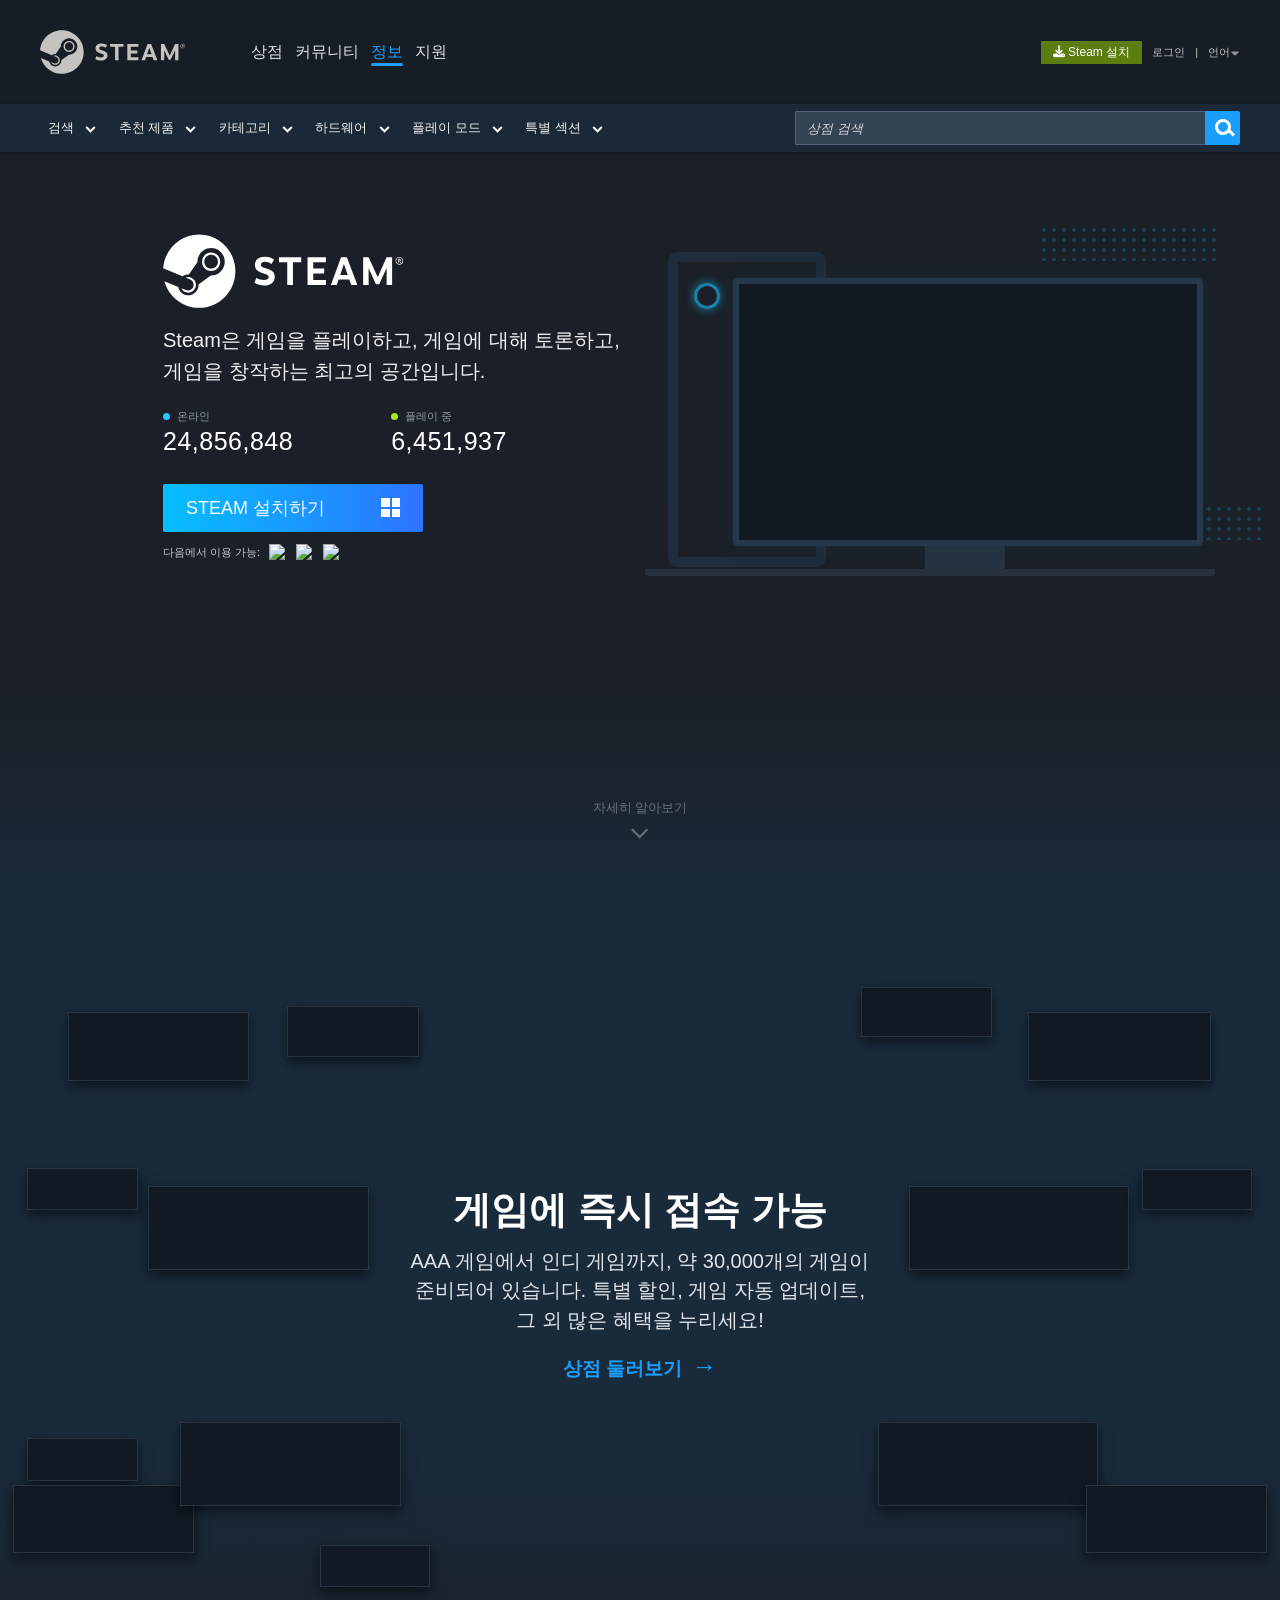
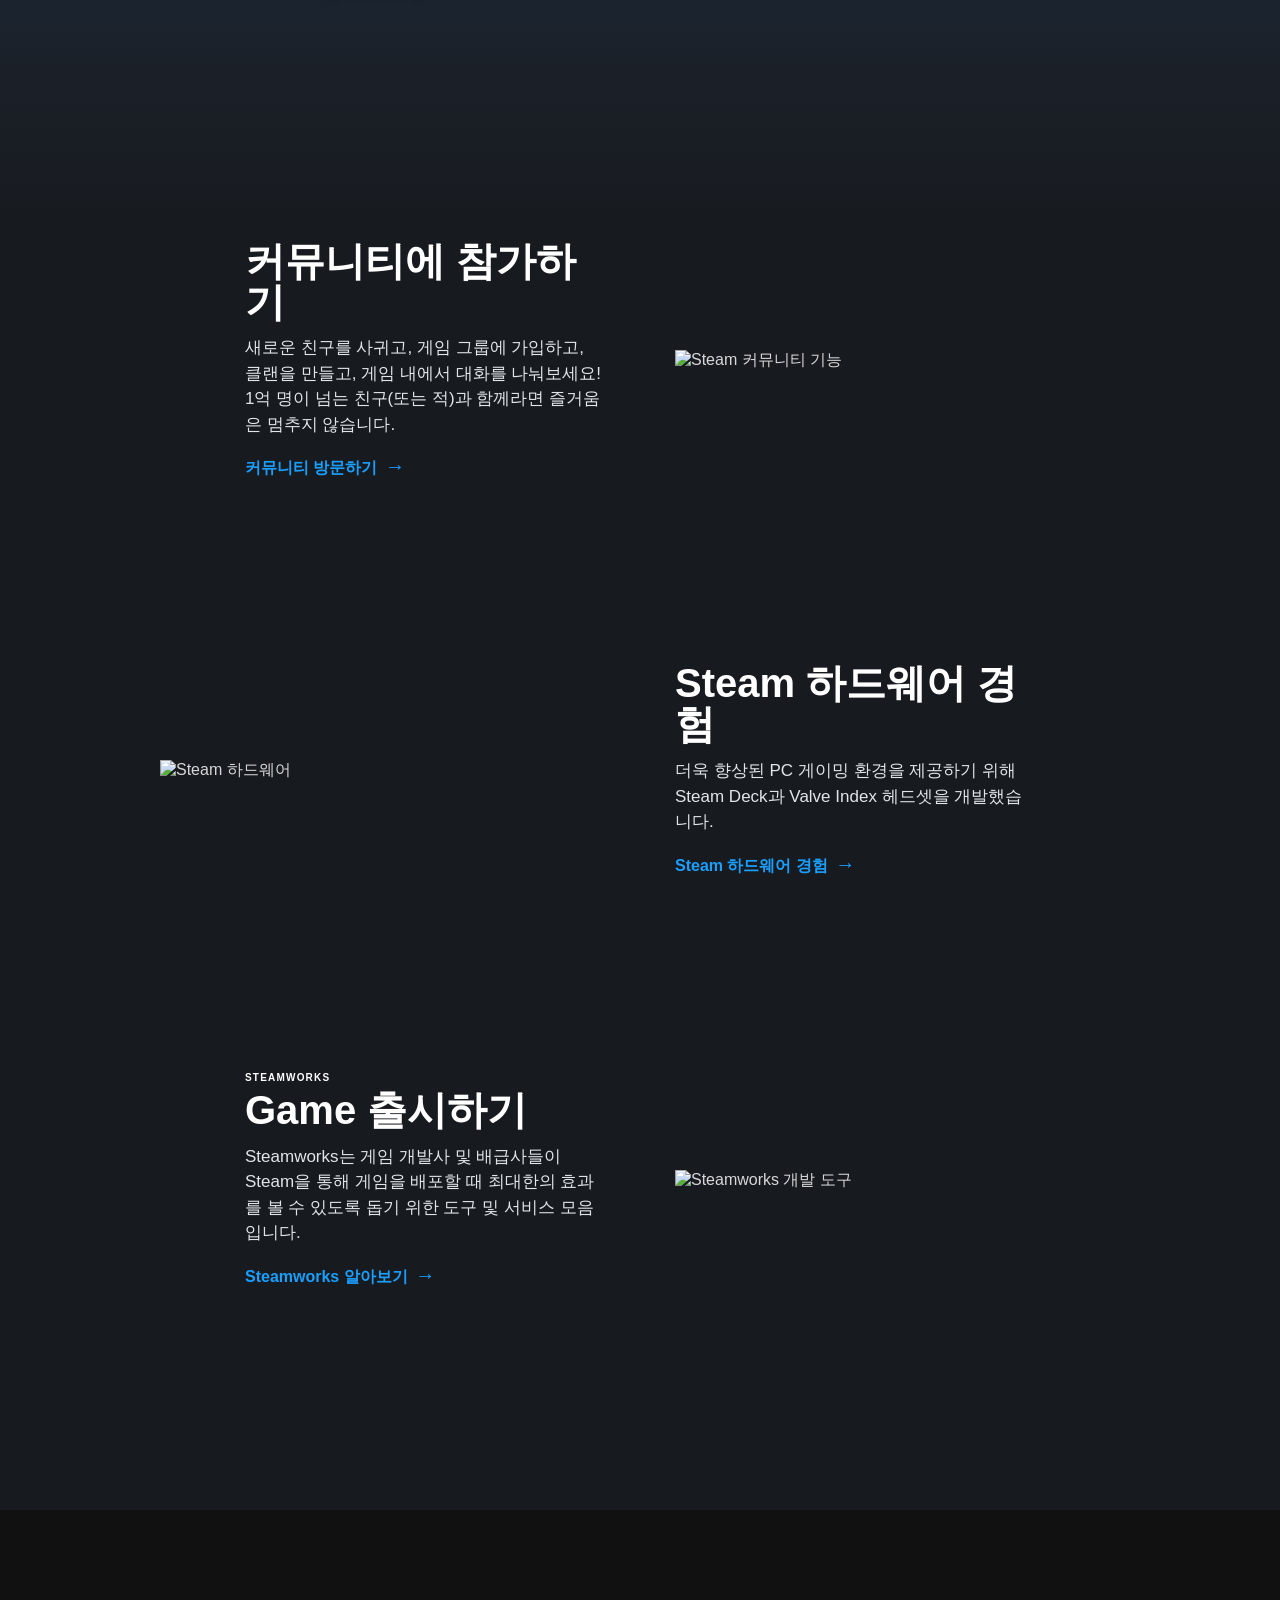
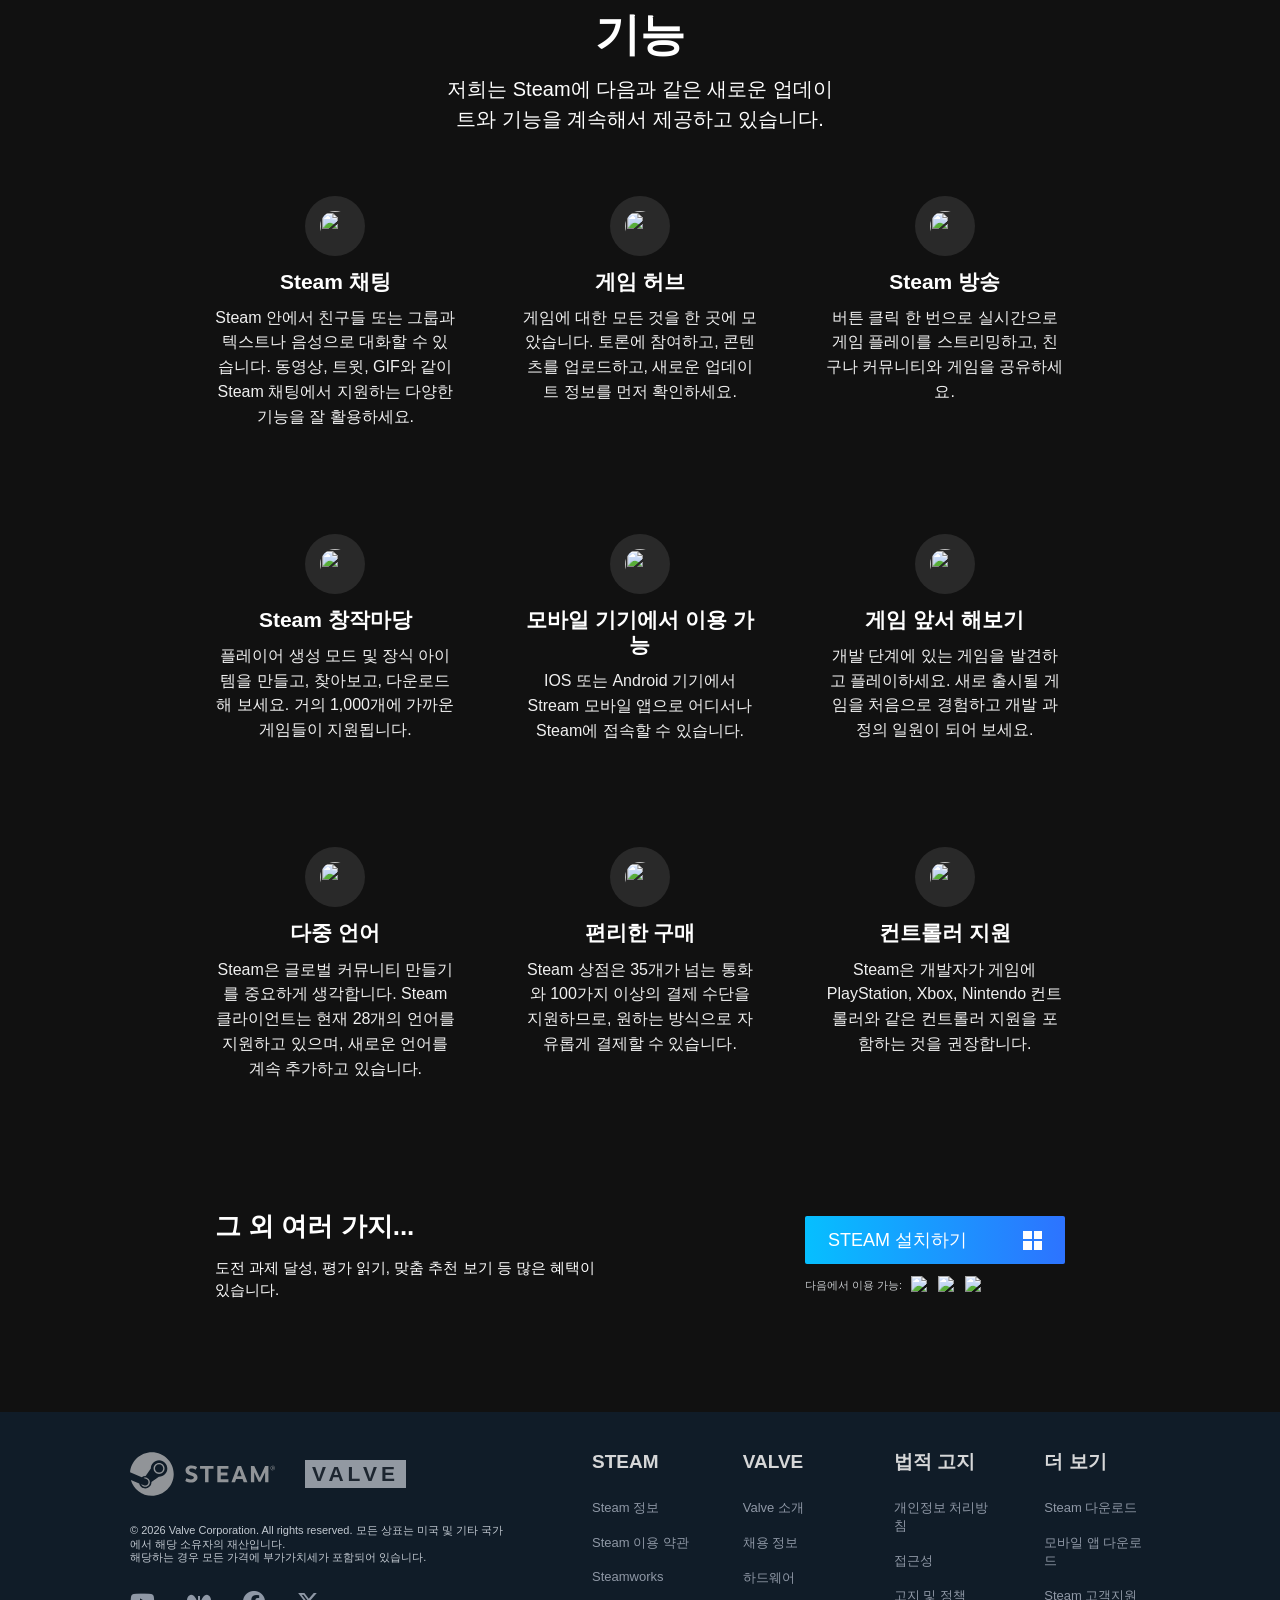
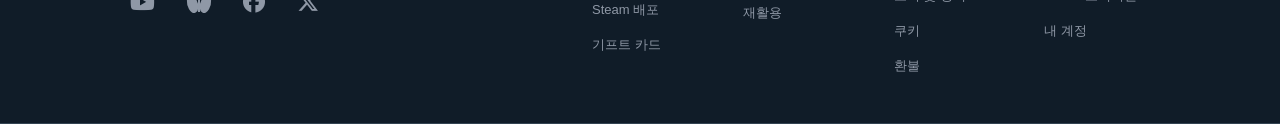
==== commit 7d9cad2b: "feat: add about page" ====
--- a/pages/about.html
+++ b/pages/about.html
@@ -7,7 +7,7 @@
     <link rel="stylesheet" href="https://cdnjs.cloudflare.com/ajax/libs/font-awesome/6.5.1/css/all.min.css" />
     <link rel="stylesheet" href="../css/about.css" />
   </head>
-  <body>
+  <body class="pg-about">
     <header>
       <div class="hd-container">
         <div class="hd-left">
--- a/css/about.css
+++ b/css/about.css
@@ -1,4 +1,22 @@
+:root {
+  --st-header-bg: #171D25;
+  --st-logo-react: #FFFFFF;
+  --st-nav-bg: #272A33;
+  --st-header-gray: #C5C3C0;
+  --st-gray-text: #969696;
+  --st-lang-opt: #3D4450;
+  --st-lang-opt-hover: #DCDEDF;
+  --st-blue: #1A9FFF;
+  --st-green-btn: #5C7E10;
+  --st-green-btn-hover: #6C9018;
+  --st-lightgreen: #A1CD44;
+  --st-blue-text: #5EAFDE;
+  --st-skyblue-btn: #66C0F4;
+}
+
 * {
+  margin: 0;
+  padding: 0;
   box-sizing: border-box;
 }
 
@@ -80,14 +98,14 @@
 }
 
 .nav-button.mega-menu-active {
-  color: #1a9fff;
+  color: var(--st-blue);
 }
 
 .nav-button.mega-menu-active::after {
   display: block;
   height: 3px;
   margin-top: 5px;
-  background: #1a9fff;
+  background: var(--st-blue);
   content: "";
 }
 
@@ -286,7 +304,7 @@
   display: inline-block;
   margin-top: 10px;
   padding: 11px 18px;
-  background: #1a9fff;
+  background: var(--st-blue);
   color: #fff;
   font-size: 13px;
 }
@@ -344,14 +362,14 @@
   padding: 3px 12px;
   border-radius: 2px;
   background: #13527b;
-  color: #66c0f4;
+  color: var(--st-skyblue-btn);
   font-size: 11px;
 }
 
 .tag-row .all-tags {
   margin-left: auto;
   background: transparent;
-  color: #1a9fff;
+  color: var(--st-blue);
   font-size: 13px;
 }
 
@@ -531,7 +549,7 @@
 }
 
 #search-input:focus {
-  border-color: #66c0f4;
+  border-color: var(--st-skyblue-btn);
 }
 
 .search {
@@ -541,7 +559,7 @@
   height: 34px;
   border: 0;
   border-radius: 0 2px 2px 0;
-  background: #1a9fff;
+  background: var(--st-blue);
   cursor: pointer;
 }
 
@@ -891,14 +909,14 @@
 }
 
 .instant-access-copy a {
-  color: #1a9fff;
+  color: var(--st-blue);
   font-size: 19px;
   font-weight: 700;
   text-decoration: none;
 }
 
 .instant-access-copy a:hover {
-  color: #66c0f4;
+  color: var(--st-skyblue-btn);
 }
 
 .instant-access-copy a span {
@@ -979,14 +997,14 @@
 }
 
 .about-cta a {
-  color: #1a9fff;
+  color: var(--st-blue);
   font-size: 16px;
   font-weight: 700;
   text-decoration: none;
 }
 
 .about-cta a:hover {
-  color: #66c0f4;
+  color: var(--st-skyblue-btn);
 }
 
 .about-cta a span {
@@ -1094,7 +1112,7 @@
 
 .feature-item:hover .feature-icon,
 .feature-item:focus-within .feature-icon {
-  background-color: #1a9fff;
+  background-color: var(--st-blue);
 }
 
 .feature-item h3 {
@@ -1114,7 +1132,7 @@
   display: inline-block;
   margin-top: 14px;
   transform: translateY(5px);
-  color: #1a9fff;
+  color: var(--st-blue);
   font-size: 13px;
   font-weight: 700;
   text-decoration: none;
@@ -1295,33 +1313,13 @@
     transform-origin: left center;
   }
 }
-:root {
-  --st-header-bg: #171d25;
-  --st-logo-react: #ffffff;
-  --st-nav-bg: #272a33;
-  --st-header-gray: #c5c3c0;
-  --st-gray-text: #969696;
-  --st-lang-opt: #3d4450;
-  --st-lang-opt-hover: #dcdedf;
-  --st-blue: #1a9fff;
-  --st-green-btn: #5c7e10;
-  --st-green-btn-hover: #6c9018;
-  --st-lightgreen: #a1cd44;
-  --st-blue-text: #5eafde;
-  --st-skyblue-btn: #66c0f4;
-}
-* {
-  margin: 0;
-  padding: 0;
-  box-sizing: border-box;
-}
 header {
   font-family: "Motiva Sans", sans-serif;
   height: 104px;
   background-color: var(--st-header-bg);
   display: flex;
   justify-content: center;
-  padding: 5px max(5px, calc((100% - 1216px) / 2));
+  padding: 5px;
 }
 header a {
   text-decoration: none;
@@ -1429,9 +1427,6 @@
 
   color: var(--st-header-gray);
   font-size: 11px;
-}
-.hd-right {
-  margin: 0 24px auto 0;
 }
 .st-install-btn {
   border: none;
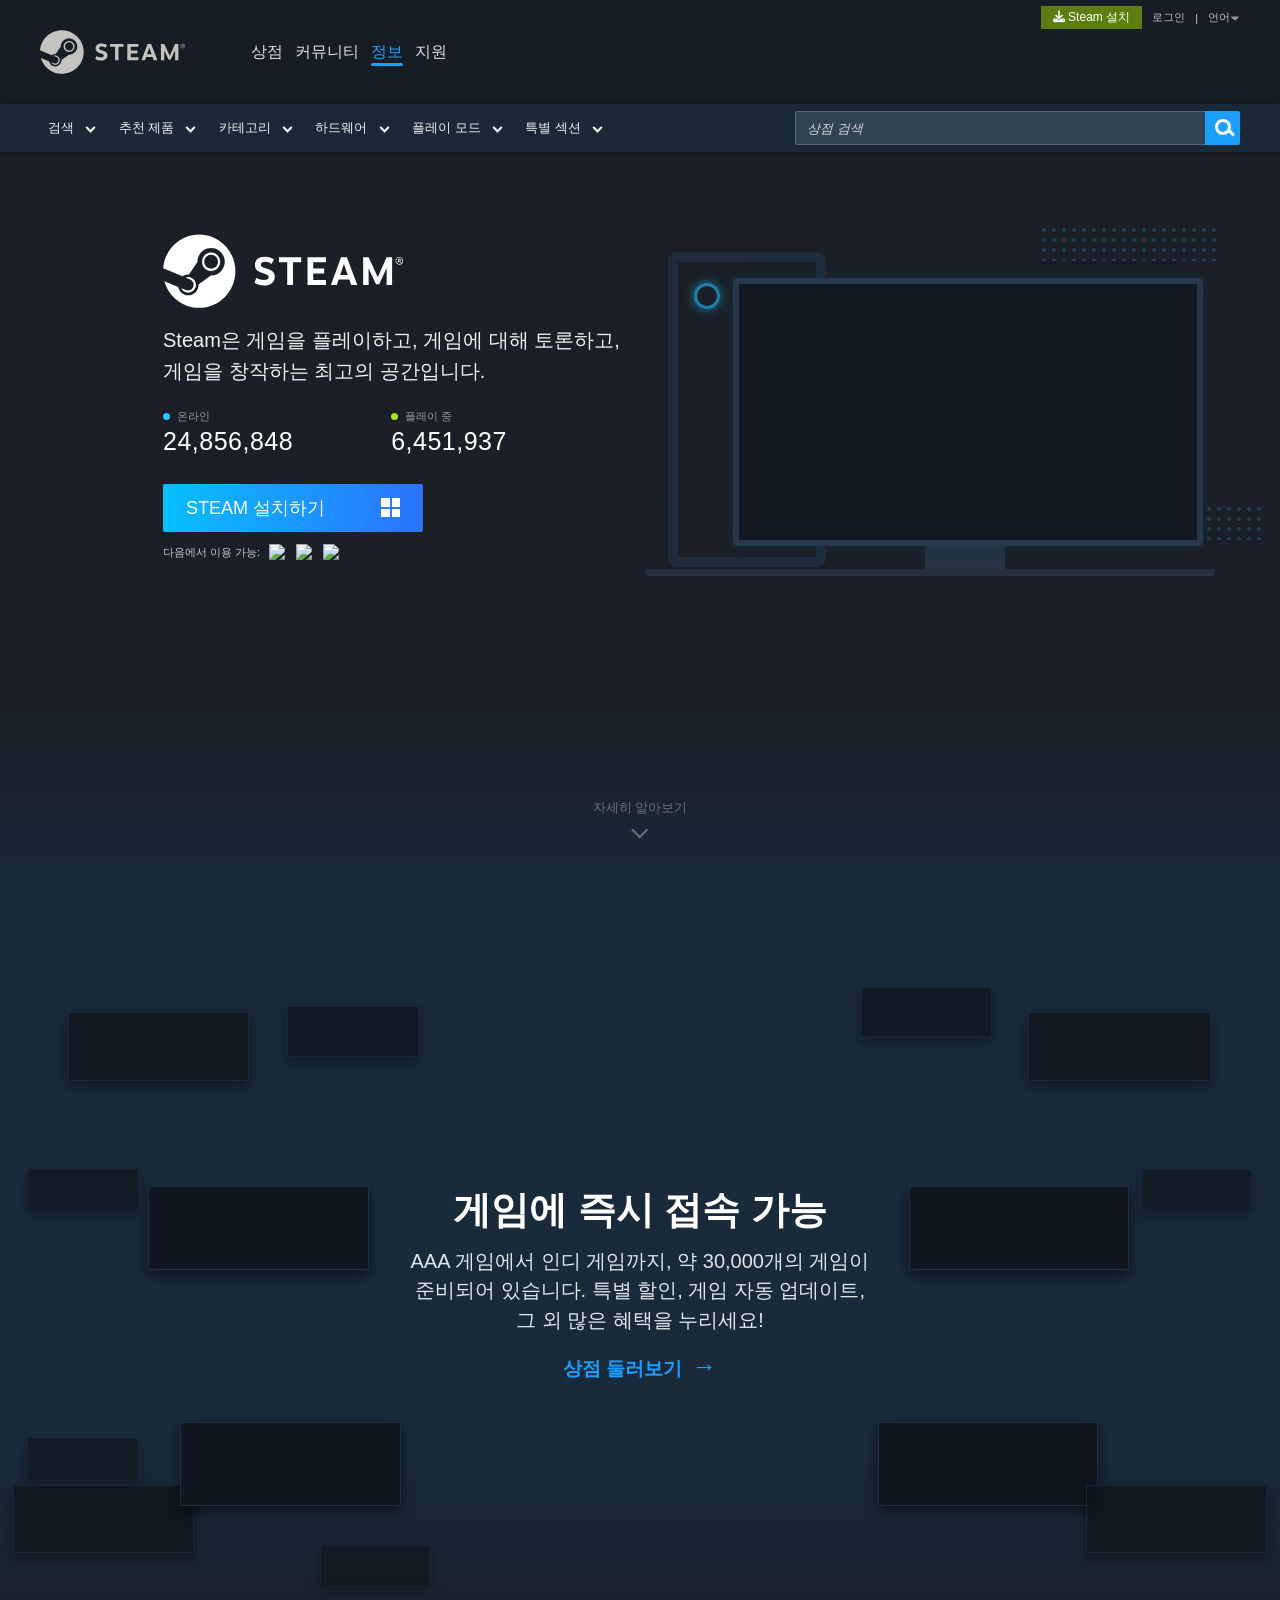
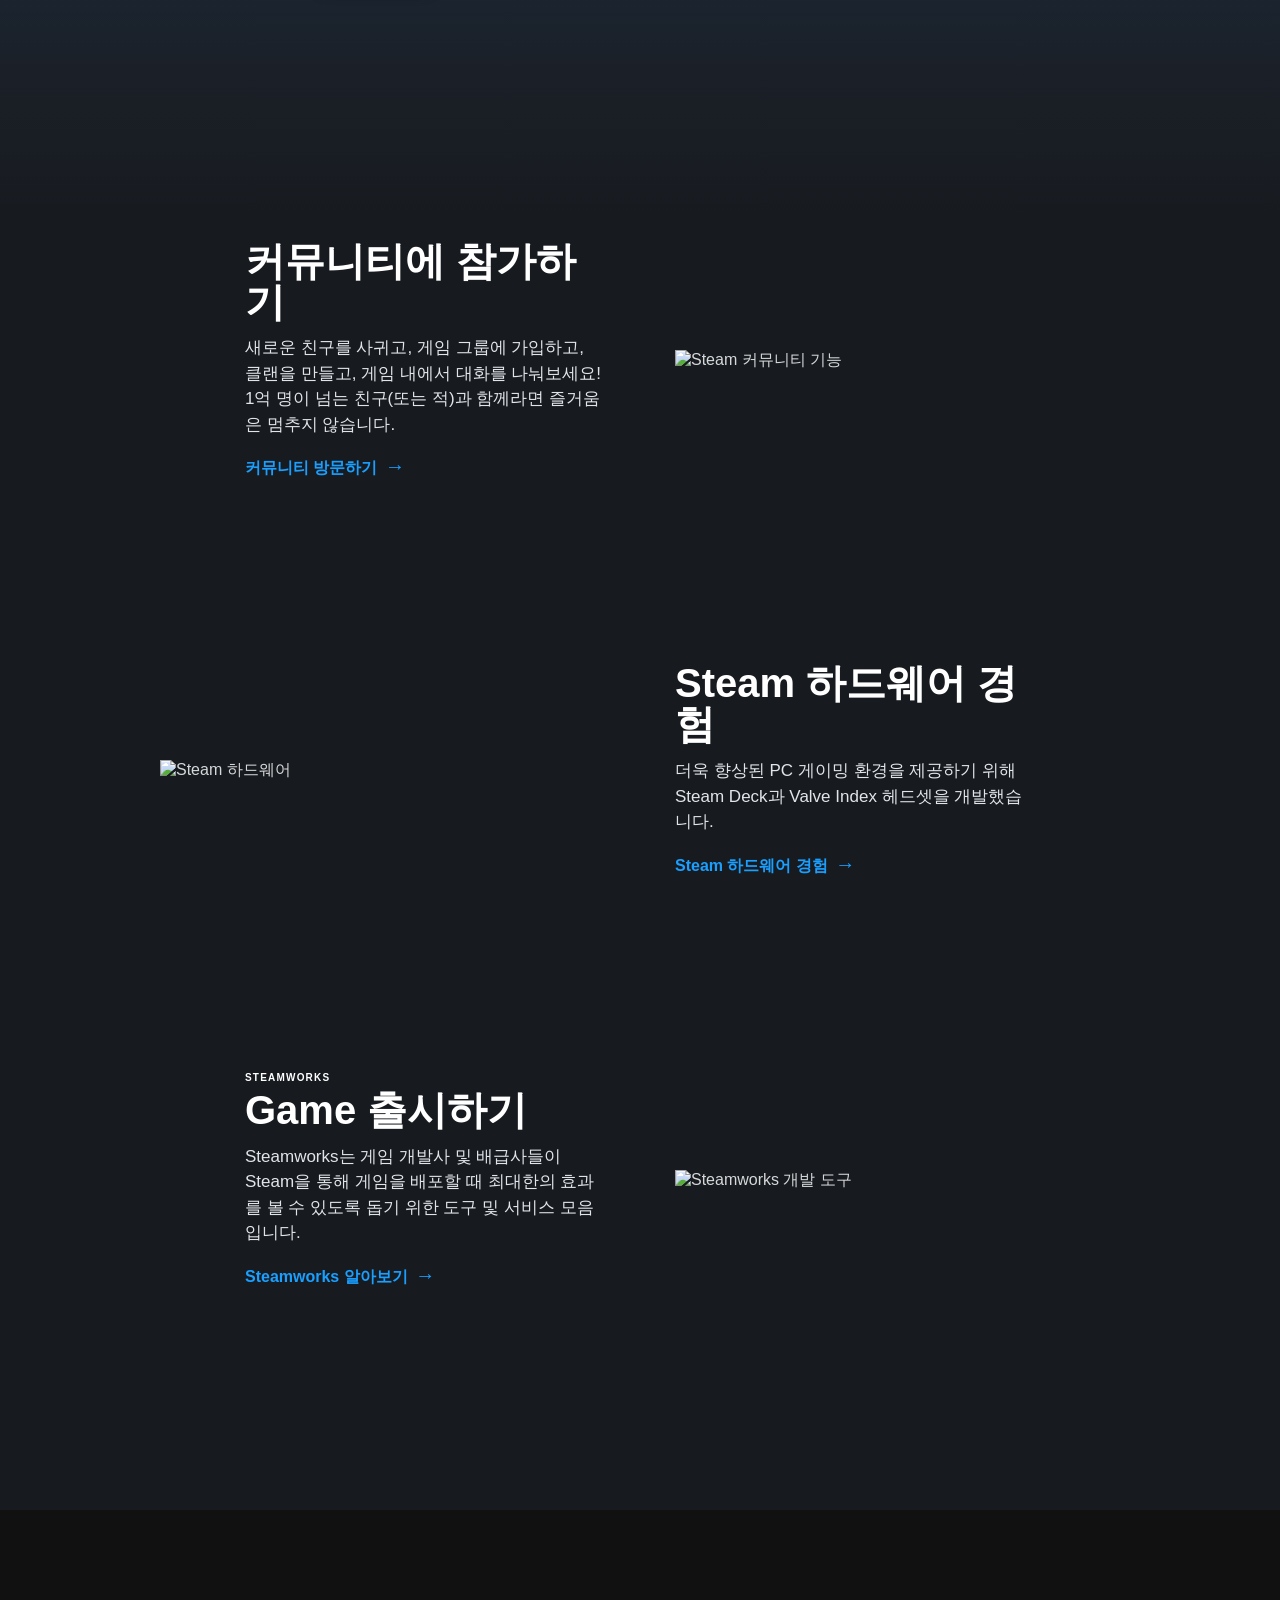
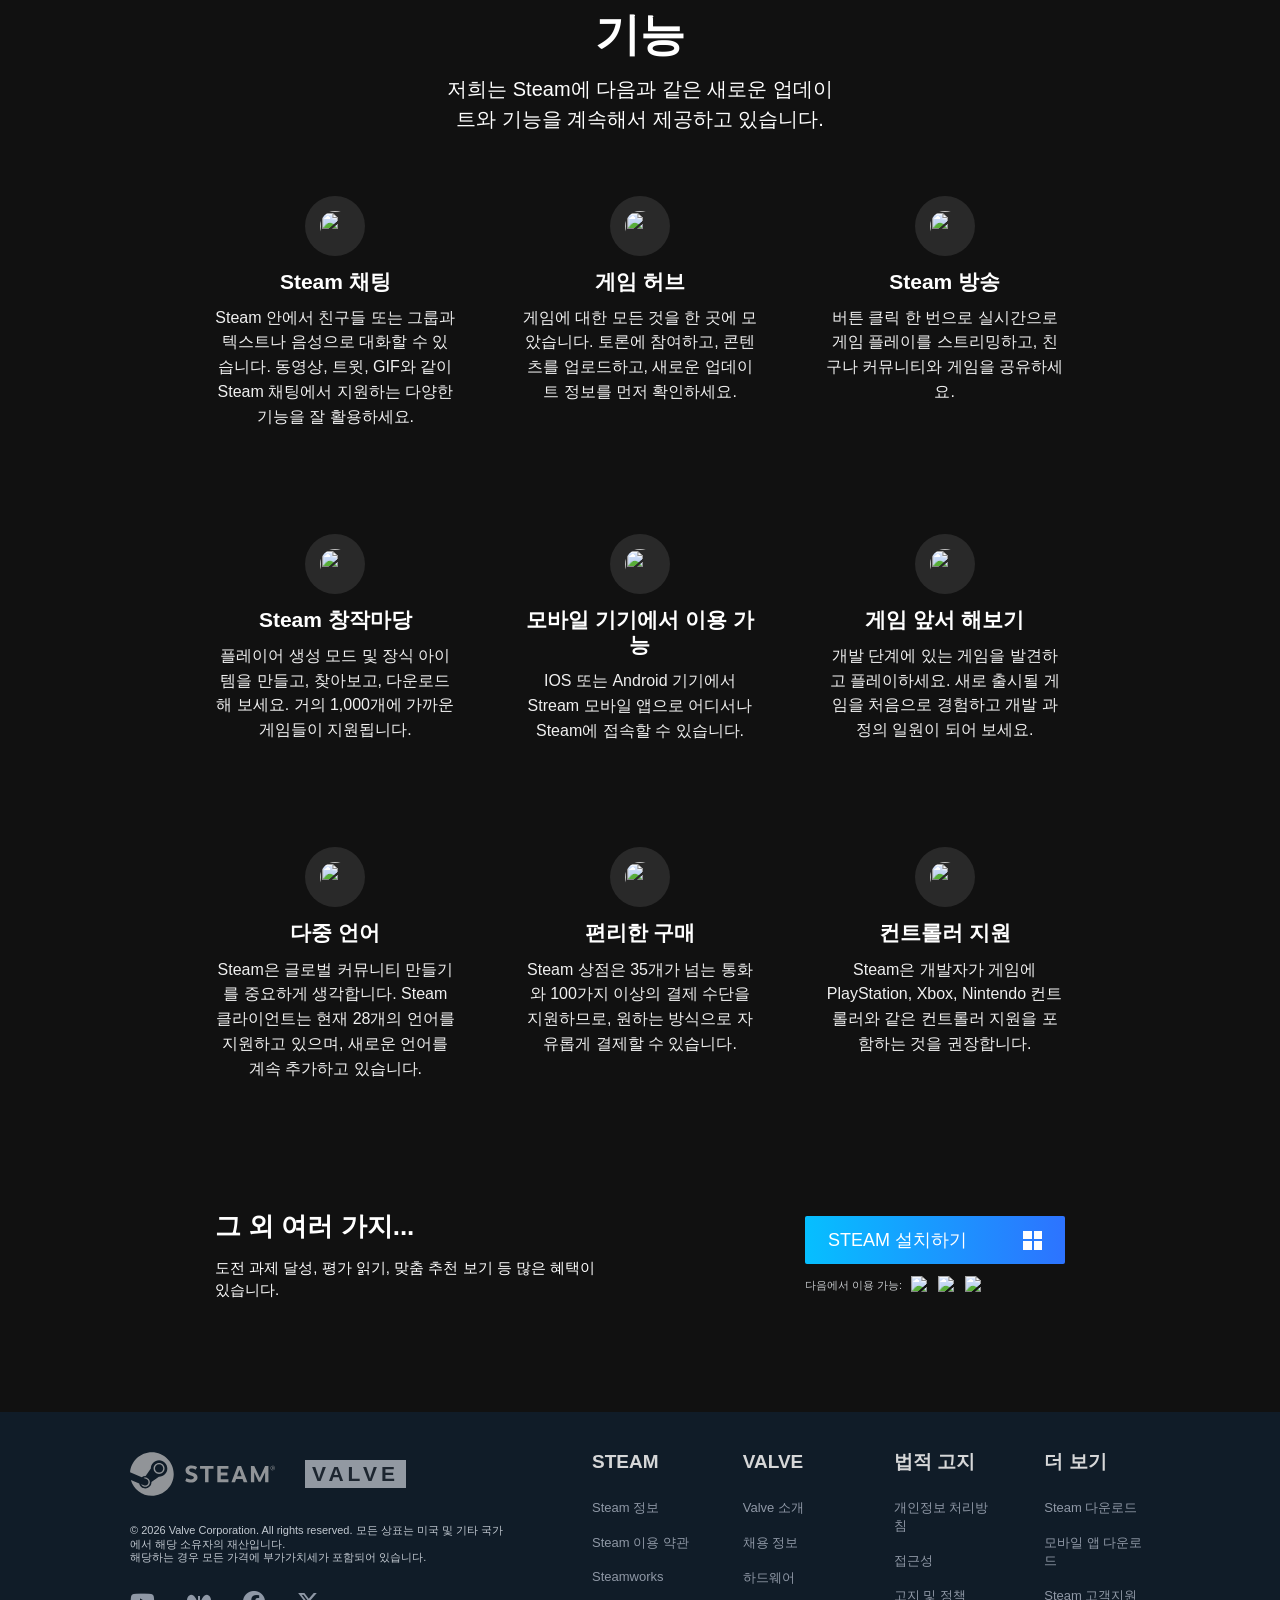
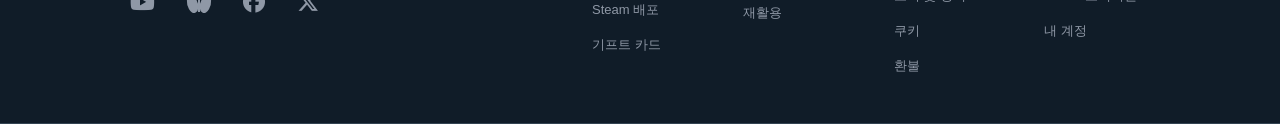
==== commit 359abdf1: "Merge pull request #15 from life-random/feature/about about페이지 최종" ====
--- a/pages/about.html
+++ b/pages/about.html
@@ -146,8 +146,34 @@
             <a href="#"><strong>전체 차트 및 통계</strong><small>주간, 월간, 연간 인기 게임을 살펴보세요.</small></a>
           </div>
           <div class="search-feature-cards">
-            <a class="feature-card feature-popular" href="#"><span>최고 인기 게임</span></a>
-            <a class="feature-card feature-events" href="#"><span>할인 및 이벤트</span></a>
+            <a class="feature-card feature-popular" href="#">
+              <div class="feature-collage" aria-hidden="true">
+                <img src="https://shared.fastly.steamstatic.com/store_item_assets/steam/apps/4128400/89639ca2b8f37f7c4b2ce26d5890fef8939f0714/header.jpg?t=1785908787" alt="" decoding="async" />
+                <img src="https://shared.fastly.steamstatic.com/store_item_assets/steam/apps/4001890/45c4ddff4901e32c4b8b643e1b97d0d01898d299/header.jpg?t=1788160834" alt="" decoding="async" />
+                <img src="https://shared.fastly.steamstatic.com/store_item_assets/steam/apps/1623730/6912f19c43a95ff5fe514eedd35e68bf12335459/header.jpg?t=1784714419" alt="" decoding="async" />
+                <img src="https://shared.fastly.steamstatic.com/store_item_assets/steam/apps/2638890/ce31174fea86d0bafa21b26e853dcd0b7326e36f/header.jpg?t=1788758919" alt="" decoding="async" />
+                <img src="https://shared.fastly.steamstatic.com/store_item_assets/steam/apps/1049590/72918ebacd0d4f8537969dc8b976ceb98f681cab/header.jpg?t=1788425018" alt="" decoding="async" />
+                <img src="https://shared.fastly.steamstatic.com/store_item_assets/steam/apps/3321460/4a895369007efe7cc9da27a999bbca2427d92bb3/header_koreana.jpg?t=1788450739" alt="" decoding="async" />
+                <img src="https://shared.fastly.steamstatic.com/store_item_assets/steam/apps/1867240/59d4daf753bd5d982e6675f7eee363bc817c574e/header.jpg?t=1788683537" alt="" decoding="async" />
+                <img src="https://shared.fastly.steamstatic.com/store_item_assets/steam/apps/5001840/3b5b2d57a70c31062a5d4264992bbf03d936d30b/header_koreana.jpg?t=1788453433" alt="" decoding="async" />
+                <img src="https://shared.fastly.steamstatic.com/store_item_assets/steam/apps/578080/841ea38bc58cabb70aef65365cf50bc2d79329d9/header.jpg?t=1786493086" alt="" decoding="async" />
+              </div>
+              <span>최고 인기 게임</span>
+            </a>
+            <a class="feature-card feature-events" href="#">
+              <div class="feature-collage" aria-hidden="true">
+                <img src="https://shared.fastly.steamstatic.com/store_item_assets/steam/apps/2183900/header.jpg?t=1787837240" alt="" decoding="async" />
+                <img src="https://shared.fastly.steamstatic.com/store_item_assets/steam/apps/108600/header.jpg?t=1787740093" alt="" decoding="async" />
+                <img src="https://shared.fastly.steamstatic.com/store_item_assets/steam/apps/648800/header.jpg?t=1727184011" alt="" decoding="async" />
+                <img src="https://shared.fastly.steamstatic.com/store_item_assets/steam/apps/1623730/6912f19c43a95ff5fe514eedd35e68bf12335459/header.jpg?t=1784714419" alt="" decoding="async" />
+                <img src="https://shared.fastly.steamstatic.com/store_item_assets/steam/apps/4656000/99c086faba625a8d3bc459bab444087d257ccbe1/header.jpg?t=1788351950" alt="" decoding="async" />
+                <img src="https://shared.fastly.steamstatic.com/store_item_assets/steam/apps/2406770/8d2765de57931435f802fa6757ad6920aea8646a/header_alt_assets_0.jpg?t=1788548796" alt="" decoding="async" />
+                <img src="https://shared.fastly.steamstatic.com/store_item_assets/steam/apps/2054970/header.jpg?t=1788308490" alt="" decoding="async" />
+                <img src="https://shared.fastly.steamstatic.com/store_item_assets/steam/apps/1621690/header.jpg?t=1788195083" alt="" decoding="async" />
+                <img src="https://shared.fastly.steamstatic.com/store_item_assets/steam/apps/3321460/4a895369007efe7cc9da27a999bbca2427d92bb3/header_koreana.jpg?t=1788450739" alt="" decoding="async" />
+              </div>
+              <span>할인 및 이벤트</span>
+            </a>
           </div>
           <div class="search-column">
             <strong>인기 페이지</strong>
@@ -164,7 +190,7 @@
         <div class="mega-menu-inner recommend-mega-layout">
           <div class="popular-games">
             <strong class="mega-heading">최고 인기 게임</strong>
-            <a class="game-row game-one" href="#"><span class="game-art"></span><b>이터널 리턴<small>무료</small></b></a>
+            <a class="game-row game-one" href="#"><span class="game-art"></span><b>PUBG: BATTLEGROUNDS<small>무료</small></b></a>
             <a class="game-row game-two" href="#"><span class="game-art"></span><b>귀무자 Way of the Sword<small>₩ 79,800</small></b></a>
             <a class="game-row game-three" href="#"><span class="game-art"></span><b>붉은사막 Enhanced<small><em>-20%</em> <s>₩ 79,800</s> ₩ 63,840</small></b></a>
           </div>
@@ -184,7 +210,12 @@
         <div class="mega-menu-inner category-mega-layout">
           <strong class="mega-heading">선호 카테고리</strong>
           <div class="category-cards">
-            <a class="category-card horror" href="#"><span>공포</span></a><a class="category-card early" href="#"><span>앞서 해보기</span></a><a class="category-card visual" href="#"><span>비주얼 노벨</span></a><a class="category-card casual" href="#"><span>캐주얼</span></a><a class="category-card survival" href="#"><span>생존</span></a><a class="category-card puzzle" href="#"><span>퍼즐</span></a>
+            <a class="category-card story-rich" href="#"><span>풍부한 스토리</span></a>
+            <a class="category-card science-fiction" href="#"><span>공상과학 및 사이버펑크</span></a>
+            <a class="category-card adventure" href="#"><span>어드벤처</span></a>
+            <a class="category-card strategy" href="#"><span>전략</span></a>
+            <a class="category-card anime" href="#"><span>애니메이션</span></a>
+            <a class="category-card rpg" href="#"><span>RPG</span></a>
           </div>
           <div class="tag-row"><a href="#">풍부한 스토리</a><a href="#">오픈 월드</a><a href="#">액션</a><a href="#">애니메이션</a><a href="#">RPG</a><a href="#">로그라이크</a><a href="#">공상과학 및 사이버펑크</a><a href="#">무료 플레이</a><a href="#">전략</a><a href="#">모든 스포츠</a><a href="#">격투</a><a href="#">레이싱</a><a class="all-tags" href="#">모든 태그 보기 ›</a></div>
           <strong class="mega-heading category-all-heading">모든 장르 및 테마</strong>
--- a/css/about.css
+++ b/css/about.css
@@ -29,16 +29,6 @@
   font-family: Arial, Helvetica, sans-serif;
 }
 
-html {
-  scroll-behavior: smooth;
-}
-
-@media (prefers-reduced-motion: reduce) {
-  html {
-    scroll-behavior: auto;
-  }
-}
-
 .nav {
   position: sticky;
   top: 0;
@@ -183,21 +173,69 @@
 }
 
 .feature-card {
+  position: relative;
+  isolation: isolate;
   display: grid;
   min-height: 92px;
   place-items: center;
+  overflow: hidden;
   background-size: cover;
 }
 
+.feature-collage {
+  position: absolute;
+  top: 50%;
+  left: 50%;
+  display: grid;
+  width: 120%;
+  grid-template-columns: repeat(3, minmax(0, 1fr));
+  gap: 6px;
+  transform: translate(-50%, -50%) rotate(-12deg);
+  pointer-events: none;
+}
+
+.feature-collage img {
+  display: block;
+  width: 100%;
+  aspect-ratio: 460 / 215;
+  object-fit: cover;
+}
+
+.feature-card::after {
+  position: absolute;
+  inset: 0;
+  background: linear-gradient(
+    to bottom,
+    rgb(var(--feature-haze-top) / 65%),
+    rgb(var(--feature-haze) / 60%) 50%,
+    rgb(var(--feature-haze) / 85%)
+  );
+  opacity: 1;
+  transition: opacity 0.3s ease;
+  pointer-events: none;
+  content: "";
+}
+
+.feature-card:hover::after,
+.feature-card:focus-visible::after {
+  opacity: 0;
+}
+
 .feature-popular {
+  --feature-haze-top: 91 78 118;
+  --feature-haze: 186 78 210;
   background: #223449;
 }
 
 .feature-events {
+  --feature-haze-top: 28 105 116;
+  --feature-haze: 22 204 210;
   background: #223449;
 }
 
 .feature-card span {
+  position: relative;
+  z-index: 1;
   padding: 13px 16px;
   background: #fff;
   color: #17202d;
@@ -238,17 +276,24 @@
   overflow: hidden;
   place-items: center;
   background: #202d3d;
+  background-position: center;
+  background-size: cover;
+  background-repeat: no-repeat;
   color: #fff;
   font-size: 17px;
   font-weight: 800;
 }
 
+.game-one .game-art {
+  background-image: url("https://shared.fastly.steamstatic.com/store_item_assets/steam/apps/578080/14f42ab797699a9c9f137fda66582d8776da4330/capsule_231x87.jpg?t=1786493086");
+}
+
 .game-two .game-art {
-  background: #202d3d;
+  background-image: url("https://shared.fastly.steamstatic.com/store_item_assets/steam/apps/2638890/4aa8bcfcb20173a0250f03ee15473abece15f6b0/capsule_231x87.jpg?t=1788758919");
 }
 
 .game-three .game-art {
-  background: #202d3d;
+  background-image: url("https://shared.fastly.steamstatic.com/store_item_assets/steam/apps/3321460/b785d3a4f8329ce63ff864c862ac5a40bb79c3fe/capsule_231x87_koreana.jpg?t=1788450739");
 }
 
 .game-row b {
@@ -279,7 +324,7 @@
   position: relative;
   min-height: 188px;
   padding: 32px 30px 20px 70px;
-  background: #202d3d;
+  background: #202d3d url("https://cdn.fastly.steamstatic.com/store/labs/main/images/personal_calendar_menu_bg.png") center / cover no-repeat;
 }
 
 .calendar-icon {
@@ -328,23 +373,78 @@
 }
 
 .category-card {
+  position: relative;
+  isolation: isolate;
   display: grid;
   height: 100px;
   place-items: center;
+  overflow: hidden;
   border-radius: 10px;
   background: #202d3d;
-}
-
-.category-card.early,
-.category-card.visual,
-.category-card.casual,
-.category-card.survival,
-.category-card.puzzle {
-  background: #202d3d;
+  background-position: center;
+  background-size: cover;
+  background-repeat: no-repeat;
+}
+
+.category-card::before {
+  position: absolute;
+  inset: 0;
+  z-index: -1;
+  background: rgb(var(--category-haze) / 85%);
+  backdrop-filter: blur(2px);
+  -webkit-mask-image: linear-gradient(to bottom, transparent 15%, #000 100%);
+  mask-image: linear-gradient(to bottom, transparent 15%, #000 100%);
+  opacity: 1;
+  transition: opacity 0.3s ease;
+  pointer-events: none;
+  content: "";
+}
+
+.category-card:hover::before,
+.category-card:focus-visible::before {
+  opacity: 0;
+}
+
+@media (prefers-reduced-motion: reduce) {
+  .feature-card::after,
+  .category-card::before {
+    transition: none;
+  }
+}
+
+.category-card.story-rich {
+  --category-haze: 139 35 28;
+  background-image: url("https://store.fastly.steamstatic.com/categories/image/category/story_rich?cc=KR&l=koreana");
+}
+
+.category-card.science-fiction {
+  --category-haze: 137 101 33;
+  background-image: url("https://store.fastly.steamstatic.com/categories/image/category/science_fiction?cc=KR&l=koreana");
+}
+
+.category-card.adventure {
+  --category-haze: 99 137 49;
+  background-image: url("https://store.fastly.steamstatic.com/categories/image/category/adventure?cc=KR&l=koreana");
+}
+
+.category-card.strategy {
+  --category-haze: 39 126 146;
+  background-image: url("https://store.fastly.steamstatic.com/categories/image/category/strategy?cc=KR&l=koreana");
+}
+
+.category-card.anime {
+  --category-haze: 139 39 46;
+  background-image: url("https://store.fastly.steamstatic.com/categories/image/category/anime?cc=KR&l=koreana");
+}
+
+.category-card.rpg {
+  --category-haze: 151 100 29;
+  background-image: url("https://store.fastly.steamstatic.com/categories/image/category/rpg?cc=KR&l=koreana");
 }
 
 .category-card span {
   padding: 8px 10px;
+  text-align: center;
   background: #fff;
   color: #111820;
   font-size: 14px;
@@ -399,6 +499,12 @@
   display: grid;
   grid-template-columns: 940px 1fr;
   gap: 20px;
+  align-items: start;
+}
+
+.hardware-menu-content,
+.play-mode-content {
+  grid-template-columns: minmax(0, 1fr) minmax(180px, 256px);
 }
 
 .hardware-cards {
@@ -431,6 +537,18 @@
   background-size: contain;
 }
 
+.hardware-product-art.deck-art {
+  background-image: url("https://store.fastly.steamstatic.com/public/images/applications/store/steam_deck.png?v=5c5293b5f8d1309a7cb379f396ff6071");
+}
+
+.hardware-product-art.machine-art {
+  background-image: url("https://store.fastly.steamstatic.com/public/images/applications/store/steam_machine.png?v=507f14ed206fac2890f98d95c42b1653");
+}
+
+.hardware-product-art.frame-art {
+  background-image: url("https://store.fastly.steamstatic.com/public/images/applications/store/steam_frame.png?v=a6f17f0ff344b533a5b91c50d33a3081");
+}
+
 .hardware-card > strong {
   padding: 12px 16px;
   border-radius: 3px;
@@ -451,7 +569,10 @@
 .play-mode-cards {
   display: grid;
   grid-template-columns: repeat(6, 1fr);
+  grid-template-rows: repeat(2, 87px);
+  grid-auto-rows: 87px;
   gap: 4px;
+  align-self: start;
 }
 
 .play-mode-cards a,
@@ -465,6 +586,11 @@
   color: #fff;
 }
 
+.play-mode-cards a {
+  height: 87px;
+  min-height: 0;
+}
+
 .play-mode-cards a:nth-child(-n + 3) {
   grid-column: span 2;
 }
@@ -519,6 +645,26 @@
   margin: -3px 0 0;
   border: 0;
   border-top: 1px solid #526171;
+}
+
+@media (min-width: 911px) and (max-width: 1255px) {
+  .play-mode-content {
+    grid-template-columns: minmax(0, 1fr) 180px;
+  }
+
+  .play-mode-cards a {
+    gap: 8px;
+    padding: 10px;
+  }
+
+  .play-mode-cards i {
+    font-size: 28px;
+  }
+
+  .play-mode-cards strong {
+    font-size: 12px;
+    text-align: center;
+  }
 }
 
 .search-area {
@@ -931,22 +1077,46 @@
   background-position: center;
   background-size: cover;
   box-shadow: 0 5px 12px rgb(0 0 0 / 55%);
-}
-
-.instant-game-1 { top: 112px; left: 5.3%; width: 181px; height: 69px; }
-.instant-game-2 { top: 106px; left: 22.4%; width: 132px; height: 51px; }
-.instant-game-3 { top: 87px; right: 22.5%; width: 131px; height: 50px; }
-.instant-game-4 { top: 112px; right: 5.4%; width: 183px; height: 69px; }
-.instant-game-5 { top: 268px; left: 2.1%; width: 111px; height: 42px; }
-.instant-game-6 { top: 286px; left: 11.6%; width: 221px; height: 84px; }
-.instant-game-7 { top: 286px; right: 11.8%; width: 220px; height: 84px; }
-.instant-game-8 { top: 269px; right: 2.2%; width: 110px; height: 41px; }
-.instant-game-9 { bottom: 189px; left: 2.1%; width: 111px; height: 43px; }
-.instant-game-10 { bottom: 117px; left: 1%; width: 181px; height: 68px; }
-.instant-game-11 { bottom: 164px; left: 14.1%; width: 221px; height: 84px; }
-.instant-game-12 { bottom: 83px; left: 25%; width: 110px; height: 42px; }
-.instant-game-13 { bottom: 164px; right: 14.2%; width: 220px; height: 84px; }
-.instant-game-14 { bottom: 117px; right: 1%; width: 181px; height: 68px; }
+  opacity: 0.8;
+  filter: brightness(0.82) saturate(0.85) blur(0.2px);
+}
+
+.instant-game-6,
+.instant-game-7,
+.instant-game-11,
+.instant-game-13 {
+  opacity: 0.95;
+  filter: brightness(0.9) saturate(0.95);
+}
+
+.instant-game-2,
+.instant-game-3 {
+  opacity: 0.65;
+  filter: brightness(0.72) saturate(0.75) blur(0.4px);
+}
+
+.instant-game-5,
+.instant-game-8,
+.instant-game-9,
+.instant-game-12 {
+  opacity: 0.5;
+  filter: brightness(0.62) saturate(0.65) blur(0.6px);
+}
+
+.instant-game-1 { top: 112px; left: 5.3%; width: 181px; height: 69px; background-image: url("https://shared.fastly.steamstatic.com/store_item_assets/steam/apps/578080/14f42ab797699a9c9f137fda66582d8776da4330/capsule_231x87.jpg?t=1786493086"); }
+.instant-game-2 { top: 106px; left: 22.4%; width: 132px; height: 51px; background-image: url("https://shared.fastly.steamstatic.com/store_item_assets/steam/apps/3321460/b785d3a4f8329ce63ff864c862ac5a40bb79c3fe/capsule_231x87_koreana.jpg?t=1788450739"); }
+.instant-game-3 { top: 87px; right: 22.5%; width: 131px; height: 50px; background-image: url("https://shared.fastly.steamstatic.com/store_item_assets/steam/apps/1049590/06e03bc6135774c15298b125a8d02d495bda6ffa/capsule_231x87_koreana.jpg?t=1788425018"); }
+.instant-game-4 { top: 112px; right: 5.4%; width: 183px; height: 69px; background-image: url("https://shared.fastly.steamstatic.com/store_item_assets/steam/apps/2638890/4aa8bcfcb20173a0250f03ee15473abece15f6b0/capsule_231x87.jpg?t=1788758919"); }
+.instant-game-5 { top: 268px; left: 2.1%; width: 111px; height: 42px; background-image: url("https://shared.fastly.steamstatic.com/store_item_assets/steam/apps/4128400/57ab688792b68f12926e23ff9c85aaf46cb0fbdd/capsule_231x87.jpg?t=1785908787"); }
+.instant-game-6 { top: 286px; left: 11.6%; width: 221px; height: 84px; background-image: url("https://shared.fastly.steamstatic.com/store_item_assets/steam/apps/4001890/8f65bb2b78d37a9147aa79c970a51610e6955bf1/capsule_231x87.jpg?t=1788160834"); }
+.instant-game-7 { top: 286px; right: 11.8%; width: 220px; height: 84px; background-image: url("https://shared.fastly.steamstatic.com/store_item_assets/steam/apps/1867240/11d3bb7607c5568c61108fe70e7c670b4940269e/capsule_231x87.jpg?t=1788683537"); }
+.instant-game-8 { top: 269px; right: 2.2%; width: 110px; height: 41px; background-image: url("https://shared.fastly.steamstatic.com/store_item_assets/steam/apps/1623730/0703d5a0658c7aedaa3be4391d6f5cccc1bb6d7a/capsule_231x87.jpg?t=1784714419"); }
+.instant-game-9 { bottom: 189px; left: 2.1%; width: 111px; height: 43px; background-image: url("https://shared.fastly.steamstatic.com/store_item_assets/steam/apps/3564740/9cb786abba9f09ce6403c642201cd97ec37d6998/capsule_231x87_koreana.jpg?t=1787327185"); }
+.instant-game-10 { bottom: 117px; left: 1%; width: 181px; height: 68px; background-image: url("https://shared.fastly.steamstatic.com/store_item_assets/steam/apps/1172470/9d25b2de9ae52a1ec06797daeaf700feba1459cc/capsule_231x87.jpg?t=1786031871"); }
+.instant-game-11 { bottom: 164px; left: 14.1%; width: 221px; height: 84px; background-image: url("https://shared.fastly.steamstatic.com/store_item_assets/steam/apps/294100/a805ac5e3ceb54a2d7d3e1c1049907f1ef8bbb89/capsule_231x87.jpg?t=1782756789"); }
+.instant-game-12 { bottom: 83px; left: 25%; width: 110px; height: 42px; background-image: url("https://shared.fastly.steamstatic.com/store_item_assets/steam/apps/3751260/5c44c2cccc6e7462f380d4d96004e77792c97b2f/capsule_231x87_koreana.jpg?t=1788552059"); }
+.instant-game-13 { bottom: 164px; right: 14.2%; width: 220px; height: 84px; background-image: url("https://shared.fastly.steamstatic.com/store_item_assets/steam/apps/2139460/71f8ca678f3eb4f9ac609603cefc02216cabcdb1/capsule_231x87.jpg?t=1786675226"); }
+.instant-game-14 { bottom: 117px; right: 1%; width: 181px; height: 68px; background-image: url("https://shared.fastly.steamstatic.com/store_item_assets/steam/apps/2406770/2bc46dcf375a61a0a5626bc96aaf09e32436e8cd/capsule_231x87.jpg?t=1788548796"); }
 
 .about-cta-section {
   padding: 95px 20px 135px;
@@ -1562,6 +1732,18 @@
 }
 .pg-support .hd-container {
   max-width: 940px;
+}
+
+@media (min-width: 911px) {
+  .pg-about .hd-container {
+    position: relative;
+  }
+
+  .pg-about .hd-right {
+    position: absolute;
+    top: 1px;
+    right: 0;
+  }
 }
 
 /* 반응형 */
